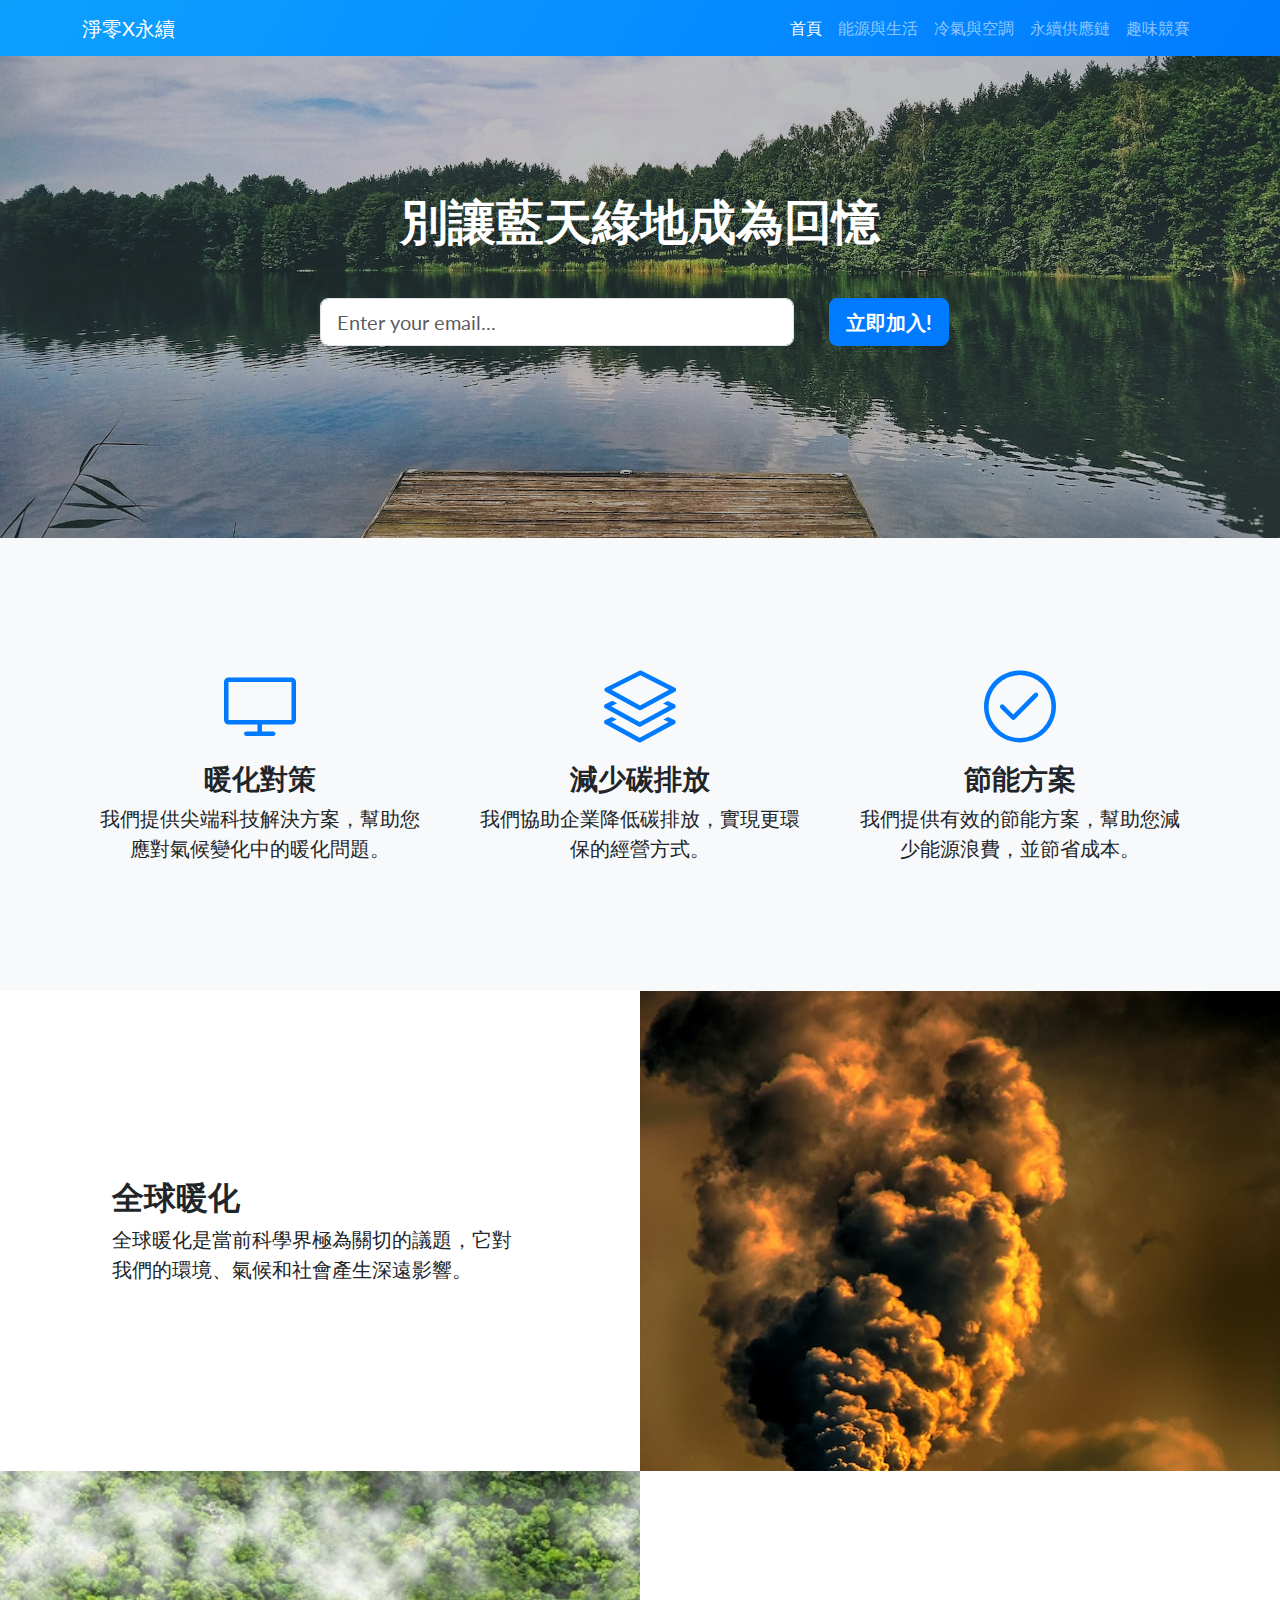
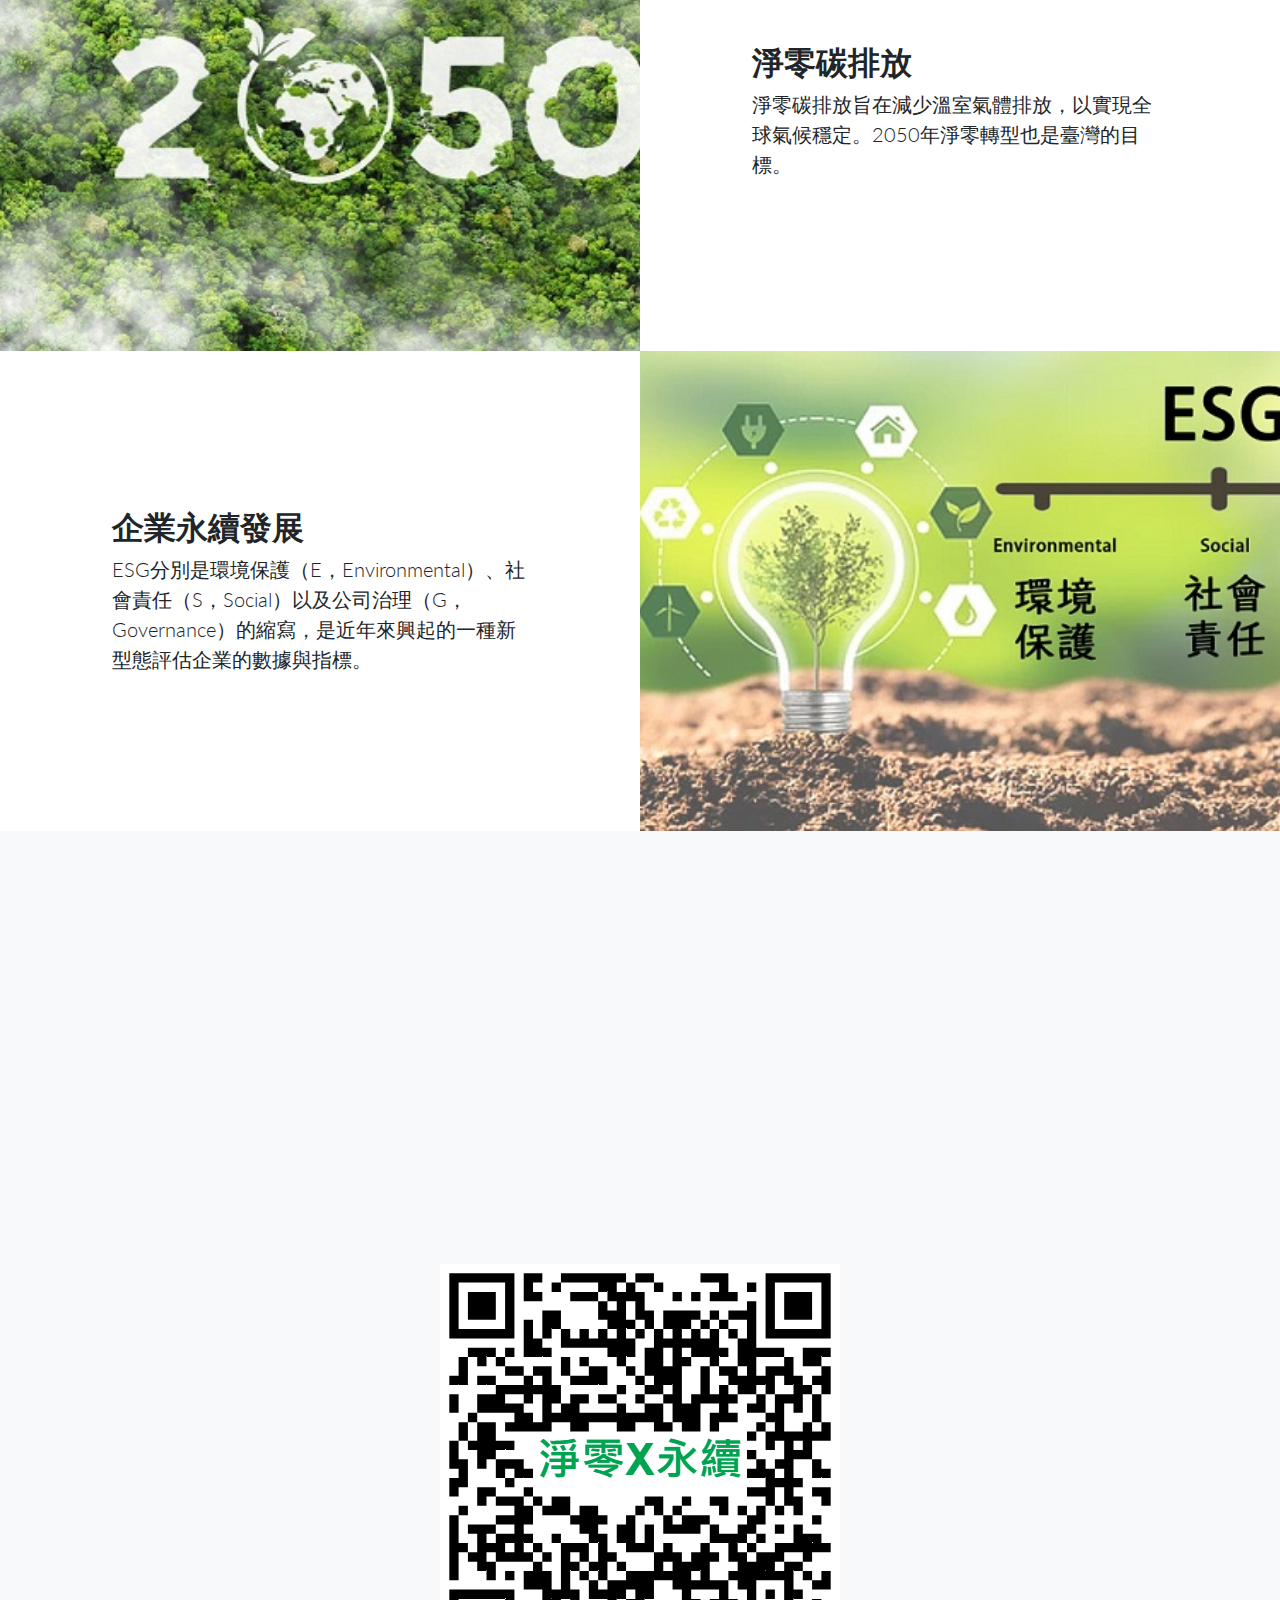
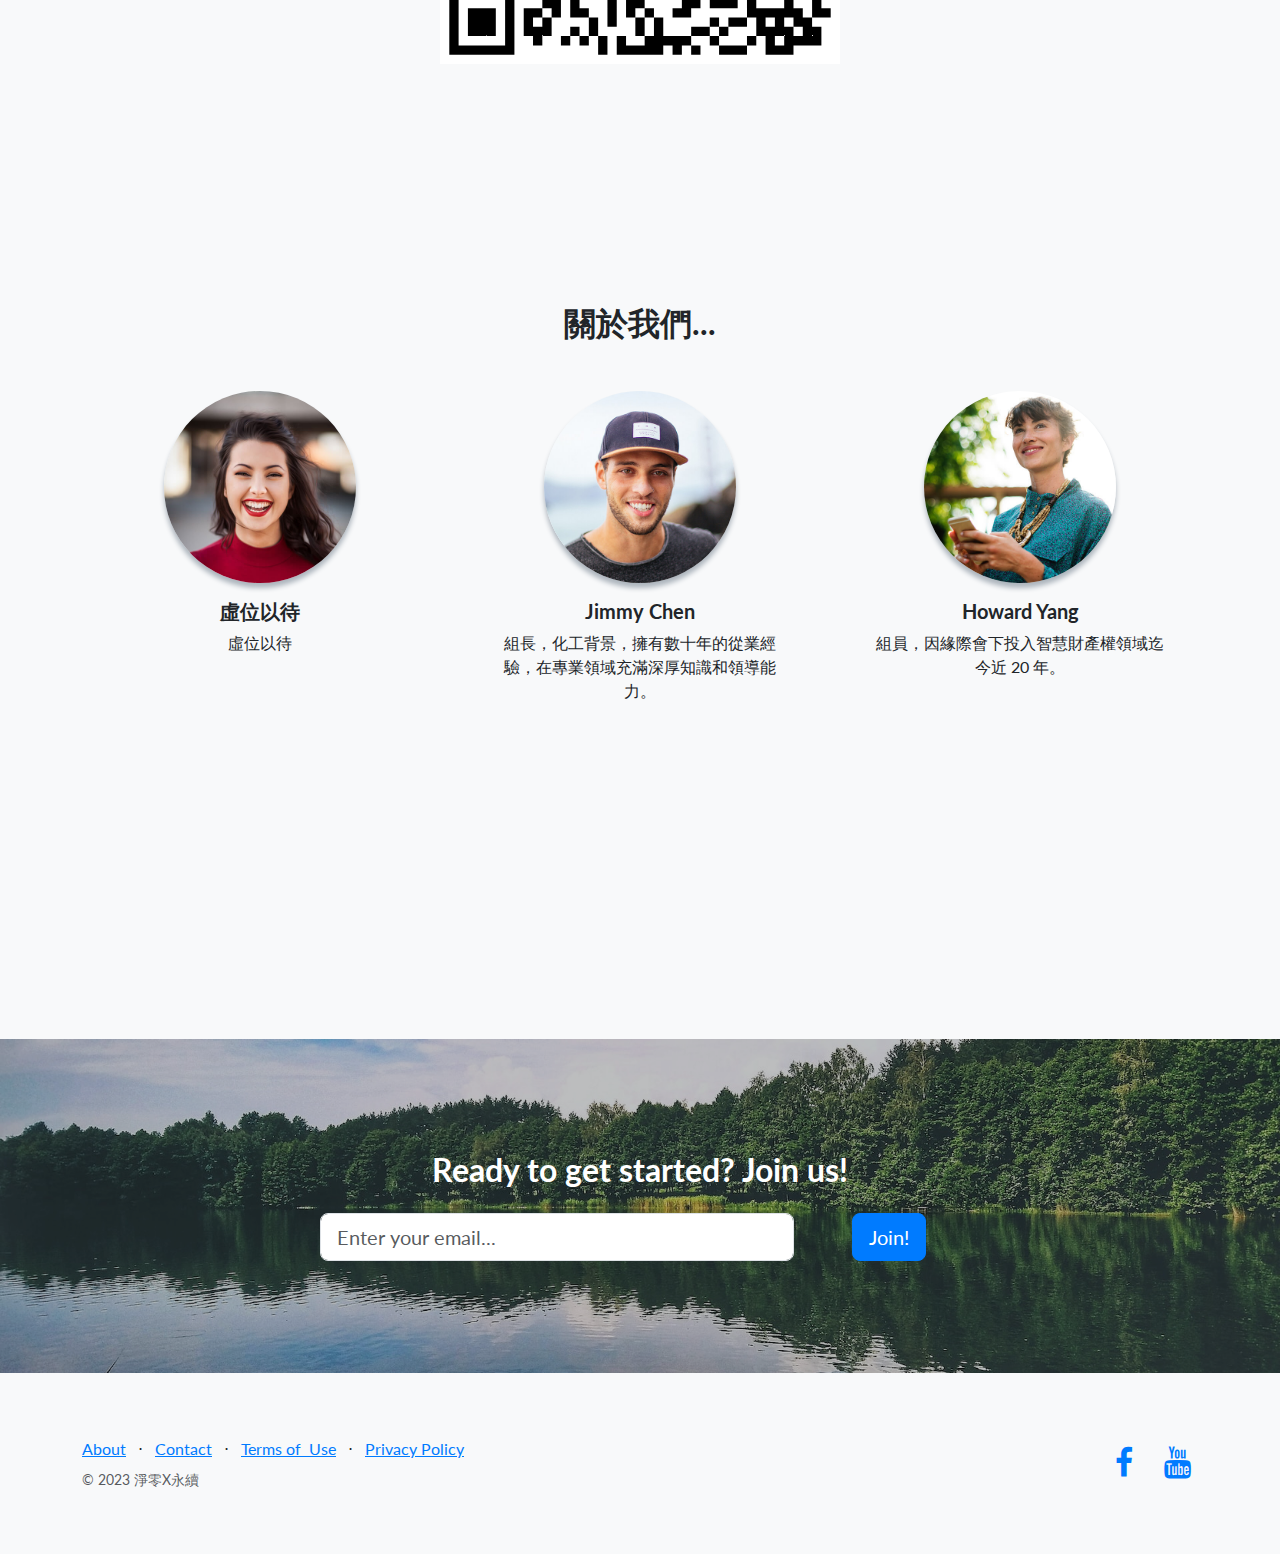
==== index.html @ ad4598a9 "Update index.html" ====
<!DOCTYPE html>
<html data-bs-theme="light" lang="zh-Hant">
<head>
    <meta charset="utf-8">
    <meta name="viewport" content="width=device-width, initial-scale=1.0, shrink-to-fit=no">
    <title>淨零X永續</title>
    <meta name="description" content="淨零碳排放、永續發展目標">
    <script type="application/ld+json">
        {
            "@context": "http://schema.org",
            "@type": "WebSite",
            "name": "淨零X永續",
            "url": "https://www.0xae.com"
        }
    </script>
    <link rel="stylesheet" href="assets/bootstrap/css/bootstrap.min.css">
    <link rel="stylesheet" href="https://fonts.googleapis.com/css?family=Lato:300,400,700,300italic,400italic,700italic&amp;display=swap">
    <link rel="stylesheet" href="assets/fonts/font-awesome.min.css">
    <link rel="stylesheet" href="assets/fonts/simple-line-icons.min.css">

    <link rel="stylesheet" href="assets/css/animate.min.css">
</head>
<body>
    <script id="653d1b65e54745649a42b6d9" src="https://dashboard.chatfuel.com/integration/entry-point.js" async defer></script>
    <nav class="navbar navbar-expand-lg fixed-top portfolio-navbar gradient navbar-dark">
        <div class="container"><a class="navbar-brand logo" href="#">淨零X永續</a><button data-bs-toggle="collapse" class="navbar-toggler" data-bs-target="#navbarNav"><span class="visually-hidden">Toggle navigation</span><span class="navbar-toggler-icon"></span></button>
            <div class="collapse navbar-collapse" id="navbarNav">
                <ul class="navbar-nav ms-auto">
                    <li class="nav-item"><a class="nav-link active" href="https://www.0xae.com">首頁</a></li>
                    <li class="nav-item"><a class="nav-link" href="01.html">能源與生活</a></li>
                    <li class="nav-item"><a class="nav-link" href="02.html">冷氣與空調</a></li>
                    <li class="nav-item"><a class="nav-link" href="03.html">永續供應鏈</a></li>
                    <li class="nav-item"><a class="nav-link" href="form.html">趣味競賽</a></li>
                </ul>
            </div>
        </div>
    </nav>
    <header class="text-center text-white masthead" style="background:url('assets/img/bg-masthead.jpg')no-repeat center center;background-size:cover;">
        <div class="overlay"></div>
        <div class="container">
            <div class="row">
                <div class="col-xl-9 mx-auto position-relative">
                    <h1 class="mb-5">別讓藍天綠地成為回憶</h1>
                </div>
                <div class="col-md-10 col-lg-8 col-xl-7 mx-auto position-relative">
                    <form>
                        <div class="row">
                            <div class="col-12 col-md-9 mb-2 mb-md-0"><input class="form-control form-control-lg" type="email" placeholder="Enter your email..."></div>
                            <div class="col-12 col-md-3"><button class="btn btn-primary btn-lg" type="submit"><strong>立即加入!</strong></button></div>
                        </div>
                    </form>
                </div>
            </div>
        </div>
    </header>
    <section class="text-center bg-light features-icons">
        <div class="container">
            <div class="row">
                <div class="col-lg-4">
                    <div class="mx-auto features-icons-item mb-5 mb-lg-0 mb-lg-3">
                        <div class="d-flex features-icons-icon"><i class="icon-screen-desktop m-auto text-primary" data-bss-hover-animate="pulse"></i></div>
                        <h3>暖化對策</h3>
                        <p class="lead mb-0">我們提供尖端科技解決方案，幫助您應對氣候變化中的暖化問題。</p>
                    </div>
                </div>
                <div class="col-lg-4">
                    <div class="mx-auto features-icons-item mb-5 mb-lg-0 mb-lg-3">
                        <div class="d-flex features-icons-icon"><i class="icon-layers m-auto text-primary" data-bss-hover-animate="pulse"></i></div>
                        <h3>減少碳排放</h3>
                        <p class="lead mb-0">我們協助企業降低碳排放，實現更環保的經營方式。</p>
                    </div>
                </div>
                <div class="col-lg-4">
                    <div class="mx-auto features-icons-item mb-5 mb-lg-0 mb-lg-3">
                        <div class="d-flex features-icons-icon"><i class="icon-check m-auto text-primary" data-bss-hover-animate="pulse"></i></div>
                        <h3>節能方案</h3>
                        <p class="lead mb-0">我們提供有效的節能方案，幫助您減少能源浪費，並節省成本。</p>
                    </div>
                </div>
            </div>
        </div>
    </section>
    <section class="showcase">
        <div class="container-fluid p-0">
            <div class="row g-0">
                <div class="col-lg-6 text-white order-lg-2 showcase-img" style="background-image:url(&quot;assets/img/bg-showcase-1.jpg&quot;);"><span></span></div>
                <div class="col-lg-6 my-auto order-lg-1 showcase-text">
                    <h2>全球暖化</h2>
                    <p class="lead mb-0">全球暖化是當前科學界極為關切的議題，它對我們的環境、氣候和社會產生深遠影響。</p>
                </div>
            </div>
            <div class="row g-0">
                <div class="col-lg-6 text-white showcase-img" style="background-image:url(&quot;assets/img/bg-showcase-2.jpg&quot;);"><span></span></div>
                <div class="col-lg-6 my-auto order-lg-1 showcase-text">
                    <h2>淨零碳排放</h2>
                    <p class="lead mb-0">淨零碳排放旨在減少溫室氣體排放，以實現全球氣候穩定。2050年淨零轉型也是臺灣的目標。</p>
                </div>
            </div>
            <div class="row g-0">
                <div class="col-lg-6 text-white order-lg-2 showcase-img" style="background-image:url(&quot;assets/img/bg-showcase-3.jpg&quot;);"><span></span></div>
                <div class="col-lg-6 my-auto order-lg-1 showcase-text">
                    <h2>企業永續發展</h2>
                    <p class="lead mb-0">ESG分別是環境保護（E，Environmental）、社會責任（S，Social）以及公司治理（G，Governance）的縮寫，是近年來興起的一種新型態評估企業的數據與指標。</p>
                </div>
            </div>
        </div>
    </section>

    <section class="text-center bg-light testimonials">
        <div class="container">
            <iframe width="560" height="315" src="https://www.youtube.com/embed/q2agDmRvw1Q?si=ltg8GUkAe43am4gl" title="YouTube video player" frameborder="0" allow="accelerometer; autoplay; clipboard-write; encrypted-media; gyroscope; picture-in-picture; web-share" allowfullscreen></iframe><br>
            <img class="mb-3" src="assets/img/0xesgqr.png">
        </div>
    </section>
    
    <section class="text-center bg-light testimonials">
        <div class="container">
            <h2 class="mb-5">關於我們...</h2>
            <div class="row">
                <div class="col-lg-4">
                    <div class="mx-auto testimonial-item mb-5 mb-lg-0"><img class="rounded-circle img-fluid mb-3" src="assets/img/testimonials-1.jpg">
                        <h5>虛位以待</h5>
                        <p class="font-weight-light mb-0">虛位以待</p>
                    </div>
                </div>
                <div class="col-lg-4">
                    <div class="mx-auto testimonial-item mb-5 mb-lg-0"><img class="rounded-circle img-fluid mb-3" src="assets/img/testimonials-2.jpg">
                        <h5>Jimmy Chen</h5>
                        <p class="font-weight-light mb-0">組長，化工背景，擁有數十年的從業經驗，在專業領域充滿深厚知識和領導能力。</p>
                    </div>
                </div>
                <div class="col-lg-4">
                    <div class="mx-auto testimonial-item mb-5 mb-lg-0"><img class="rounded-circle img-fluid mb-3" src="assets/img/testimonials-3.jpg">
                        <h5>Howard Yang</h5>
                        <p class="font-weight-light mb-0">組員，因緣際會下投入智慧財產權領域迄今近 20 年。</p>
                    </div>
                </div>
            </div>
        </div>
    </section>

    <section class="text-center bg-light testimonials">
        <div class="container">
<div id="disqus_thread"></div>
<script>
    /**
    *  RECOMMENDED CONFIGURATION VARIABLES: EDIT AND UNCOMMENT THE SECTION BELOW TO INSERT DYNAMIC VALUES FROM YOUR PLATFORM OR CMS.
    *  LEARN WHY DEFINING THESE VARIABLES IS IMPORTANT: https://disqus.com/admin/universalcode/#configuration-variables    */
    /*
    var disqus_config = function () {
    this.page.url = PAGE_URL;  // Replace PAGE_URL with your page's canonical URL variable
    this.page.identifier = PAGE_IDENTIFIER; // Replace PAGE_IDENTIFIER with your page's unique identifier variable
    };
    */
    (function() { // DON'T EDIT BELOW THIS LINE
    var d = document, s = d.createElement('script');
    s.src = 'https://0xae.disqus.com/embed.js';
    s.setAttribute('data-timestamp', +new Date());
    (d.head || d.body).appendChild(s);
    })();
</script>
<noscript>Please enable JavaScript to view the <a href="https://disqus.com/?ref_noscript">comments powered by Disqus.</a></noscript>
        </div>
    </section>

    <section class="text-center text-white call-to-action" style="background:url(&quot;assets/img/bg-masthead.jpg&quot;) no-repeat center center;background-size:cover;">
        <div class="overlay"></div>
        <div class="container">
            <div class="row">
                <div class="col-xl-9 mx-auto position-relative">
                    <h2 class="mb-4">Ready to get started? Join us!</h2>
                </div>
                <div class="col-md-10 col-lg-8 col-xl-7 mx-auto position-relative">
                    <form>
                        <div class="row">
                            <div class="col-12 col-md-9 mb-2 mb-md-0"><input class="form-control form-control-lg" type="email" placeholder="Enter your email..."></div>
                            <div class="col-12 col-md-3"><button class="btn btn-primary btn-lg" type="submit">Join!</button></div>
                        </div>
                    </form>
                </div>
            </div>
        </div>
    </section>
    <footer class="bg-light footer">
        <div class="container">
            <div class="row">
                <div class="col-lg-6 text-center text-lg-start my-auto h-100">
                    <ul class="list-inline mb-2">
                        <li class="list-inline-item"><a href="#">About</a></li>
                        <li class="list-inline-item"><span>⋅</span></li>
                        <li class="list-inline-item"><a href="#">Contact</a></li>
                        <li class="list-inline-item"><span>⋅</span></li>
                        <li class="list-inline-item"><a href="#">Terms of &nbsp;Use</a></li>
                        <li class="list-inline-item"><span>⋅</span></li>
                        <li class="list-inline-item"><a href="#">Privacy Policy</a></li>
                    </ul>
                    <p class="text-muted small mb-4 mb-lg-0">© 2023 淨零X永續</p>
                </div>
                <div class="col-lg-6 text-center text-lg-end my-auto h-100">
                    <ul class="list-inline mb-0">
                        <li class="list-inline-item"><a href="https://www.facebook.com/zeroxesg/"><i class="fa fa-facebook fa-2x fa-fw"></i></a></li>
                        <li class="list-inline-item"><a href="https://www.youtube.com/@zeroxesg"><i class="fa fa-youtube fa-2x fa-fw"></i></a></li>
                    </ul>
                </div>
            </div>
        </div>
    </footer>
    <script src="assets/bootstrap/js/bootstrap.min.js"></script>
    <script id="dsq-count-scr" src="//0xae.disqus.com/count.js" async></script>
</body>
</html>
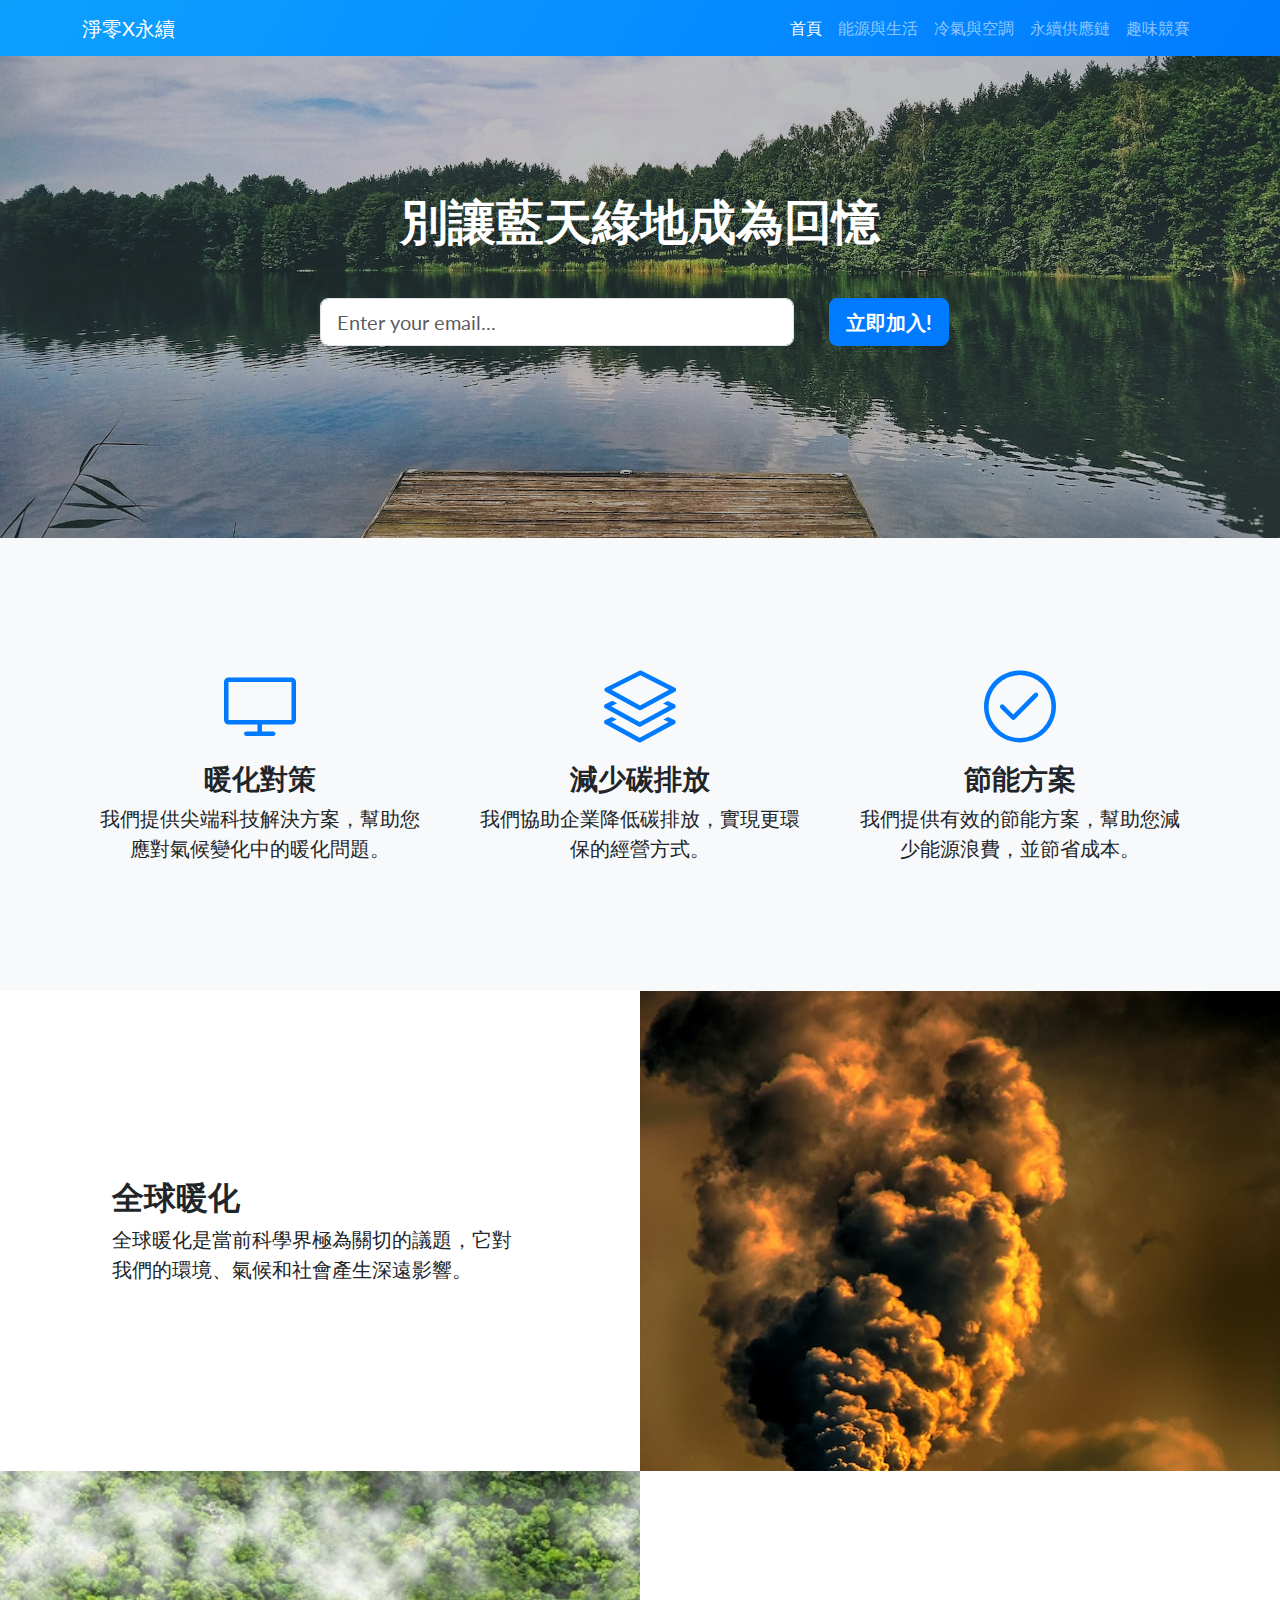
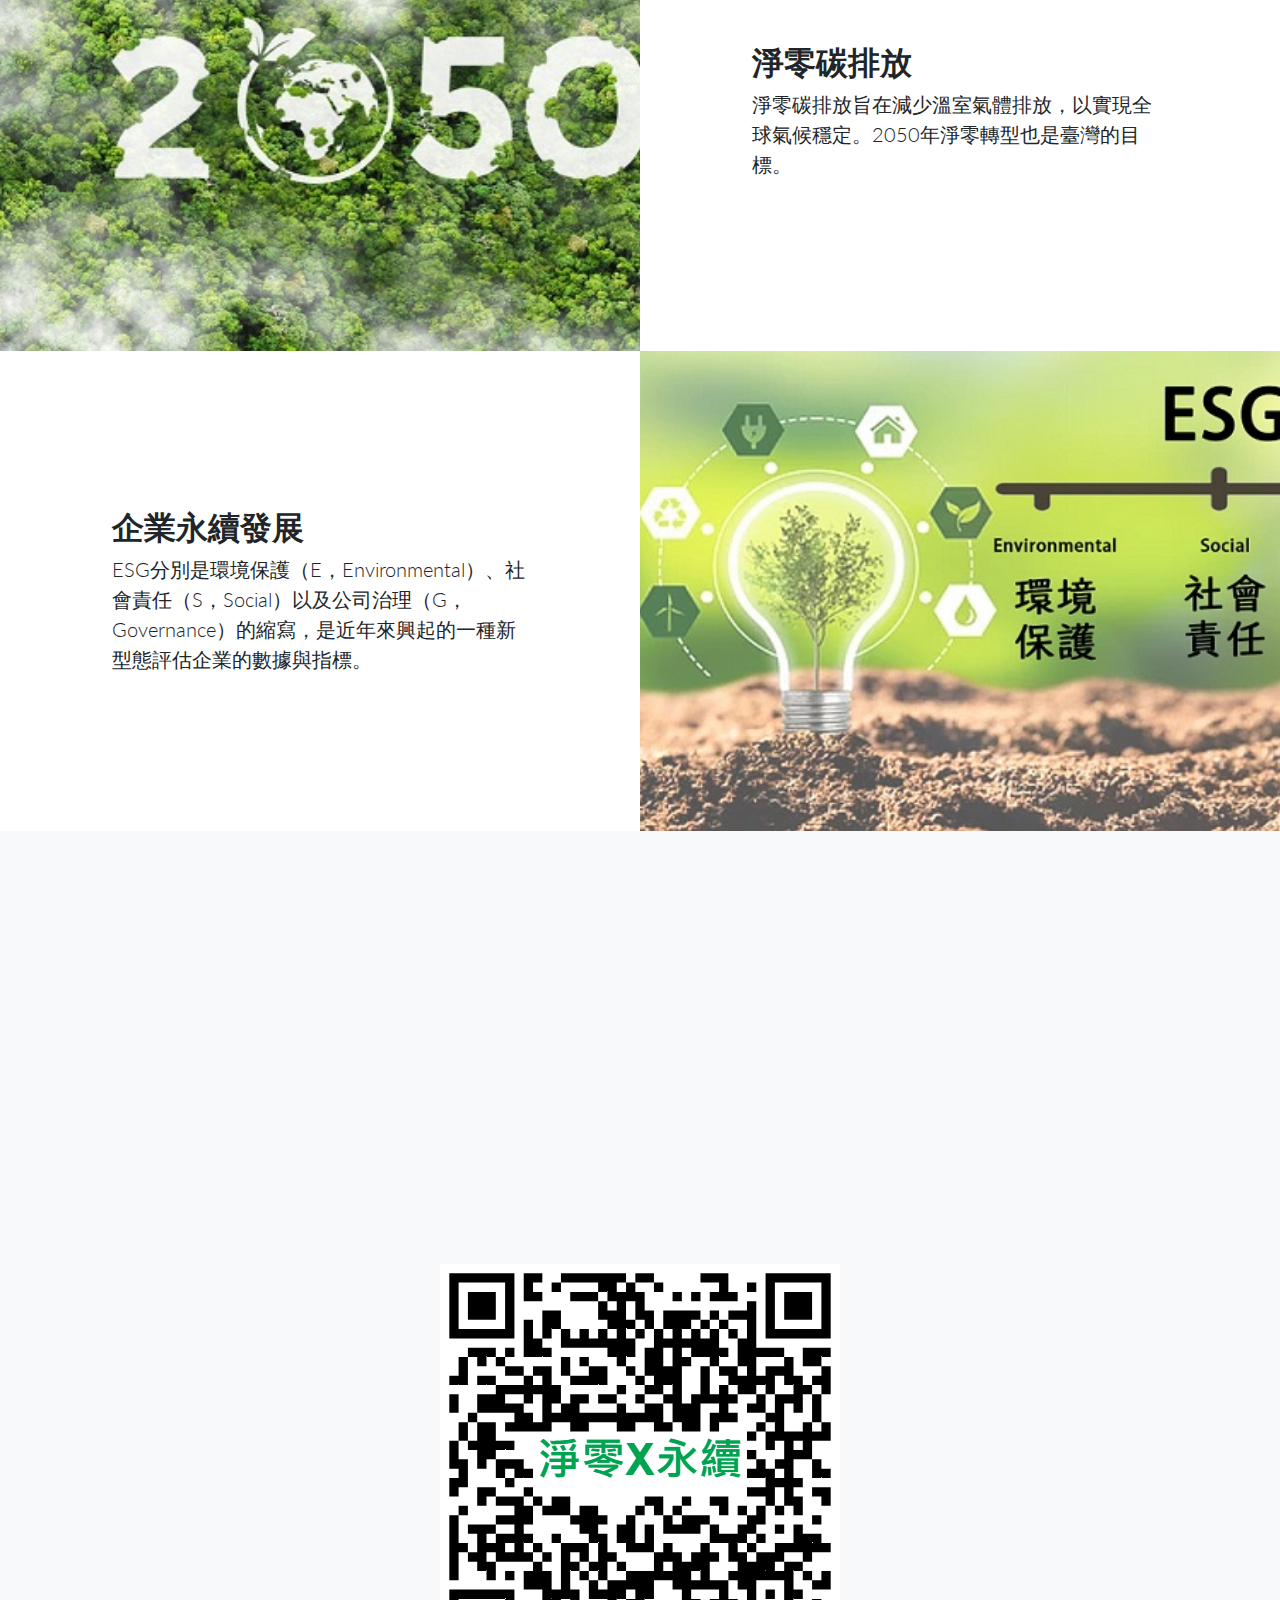
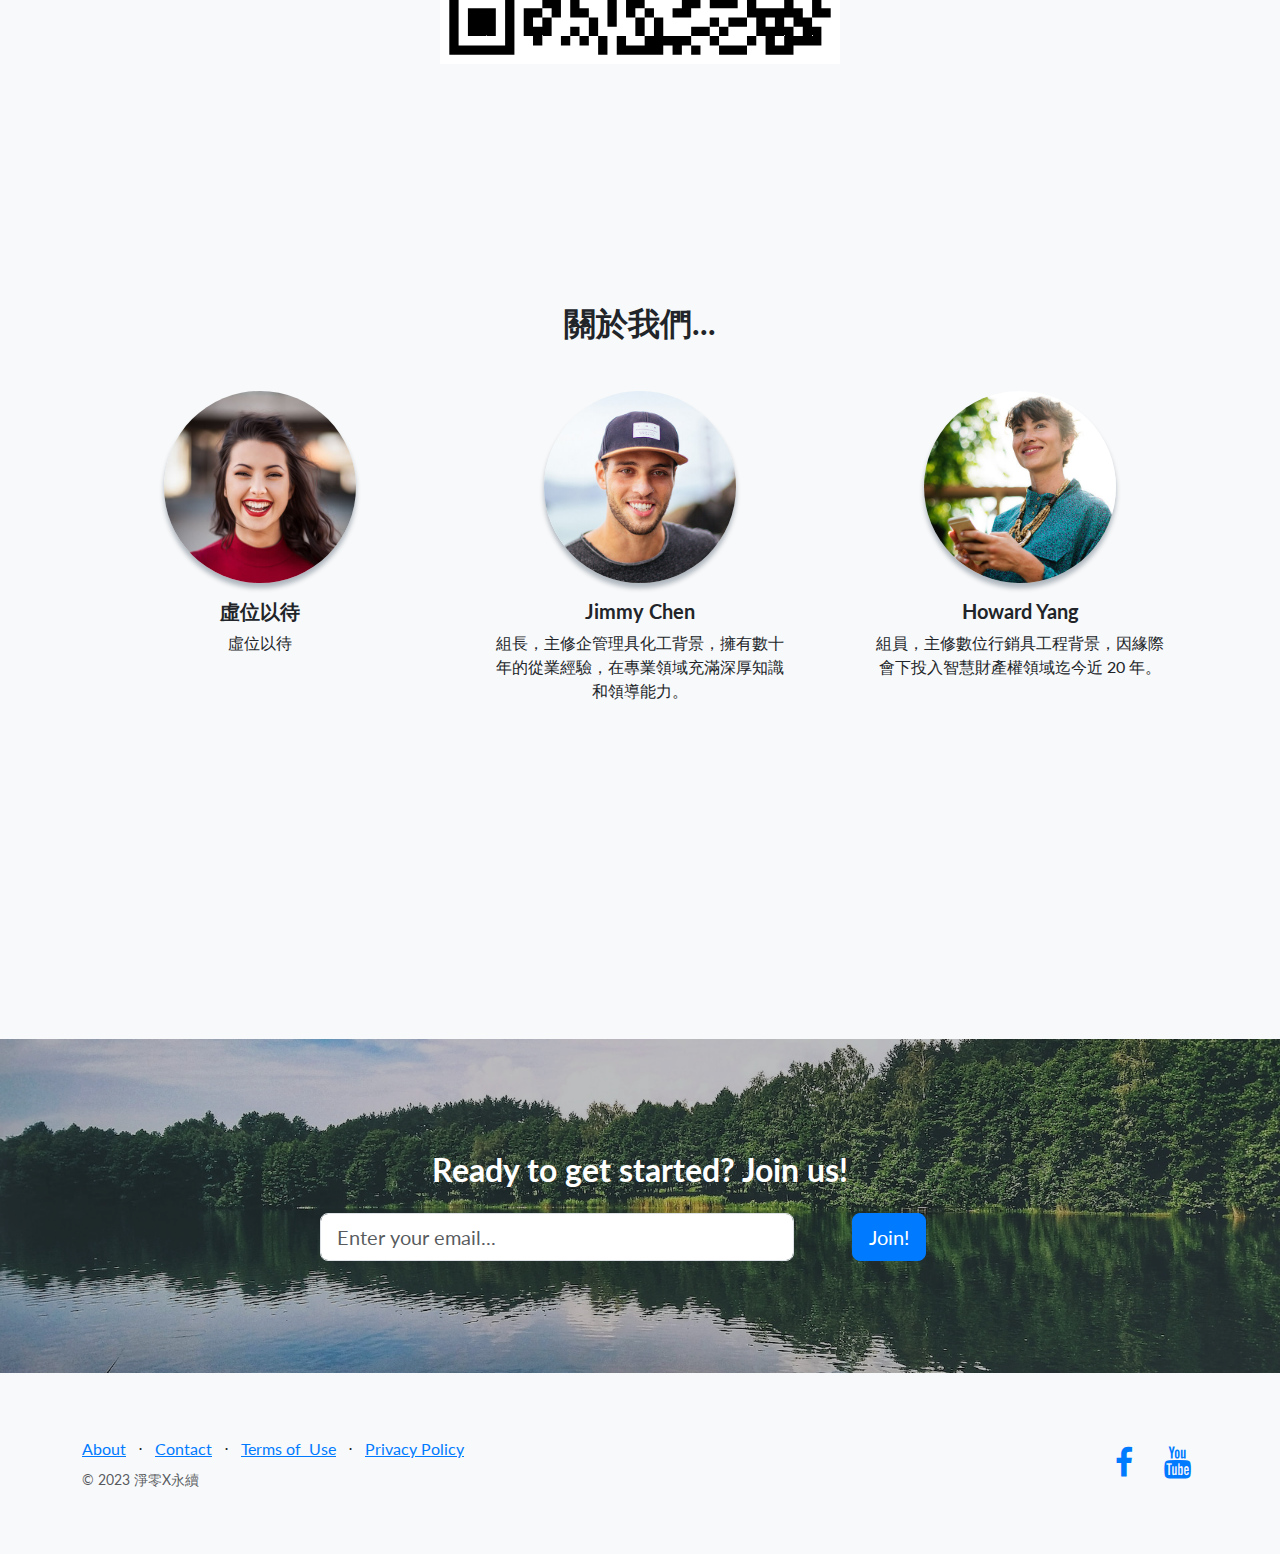
==== commit 55f129de: "Update index.html" ====
--- a/index.html
+++ b/index.html
@@ -126,13 +126,13 @@
                 <div class="col-lg-4">
                     <div class="mx-auto testimonial-item mb-5 mb-lg-0"><img class="rounded-circle img-fluid mb-3" src="assets/img/testimonials-2.jpg">
                         <h5>Jimmy Chen</h5>
-                        <p class="font-weight-light mb-0">組長，化工背景，擁有數十年的從業經驗，在專業領域充滿深厚知識和領導能力。</p>
+                        <p class="font-weight-light mb-0">組長，主修企管理具化工背景，擁有數十年的從業經驗，在專業領域充滿深厚知識和領導能力。</p>
                     </div>
                 </div>
                 <div class="col-lg-4">
                     <div class="mx-auto testimonial-item mb-5 mb-lg-0"><img class="rounded-circle img-fluid mb-3" src="assets/img/testimonials-3.jpg">
                         <h5>Howard Yang</h5>
-                        <p class="font-weight-light mb-0">組員，因緣際會下投入智慧財產權領域迄今近 20 年。</p>
+                        <p class="font-weight-light mb-0">組員，主修數位行銷具工程背景，因緣際會下投入智慧財產權領域迄今近 20 年。</p>
                     </div>
                 </div>
             </div>
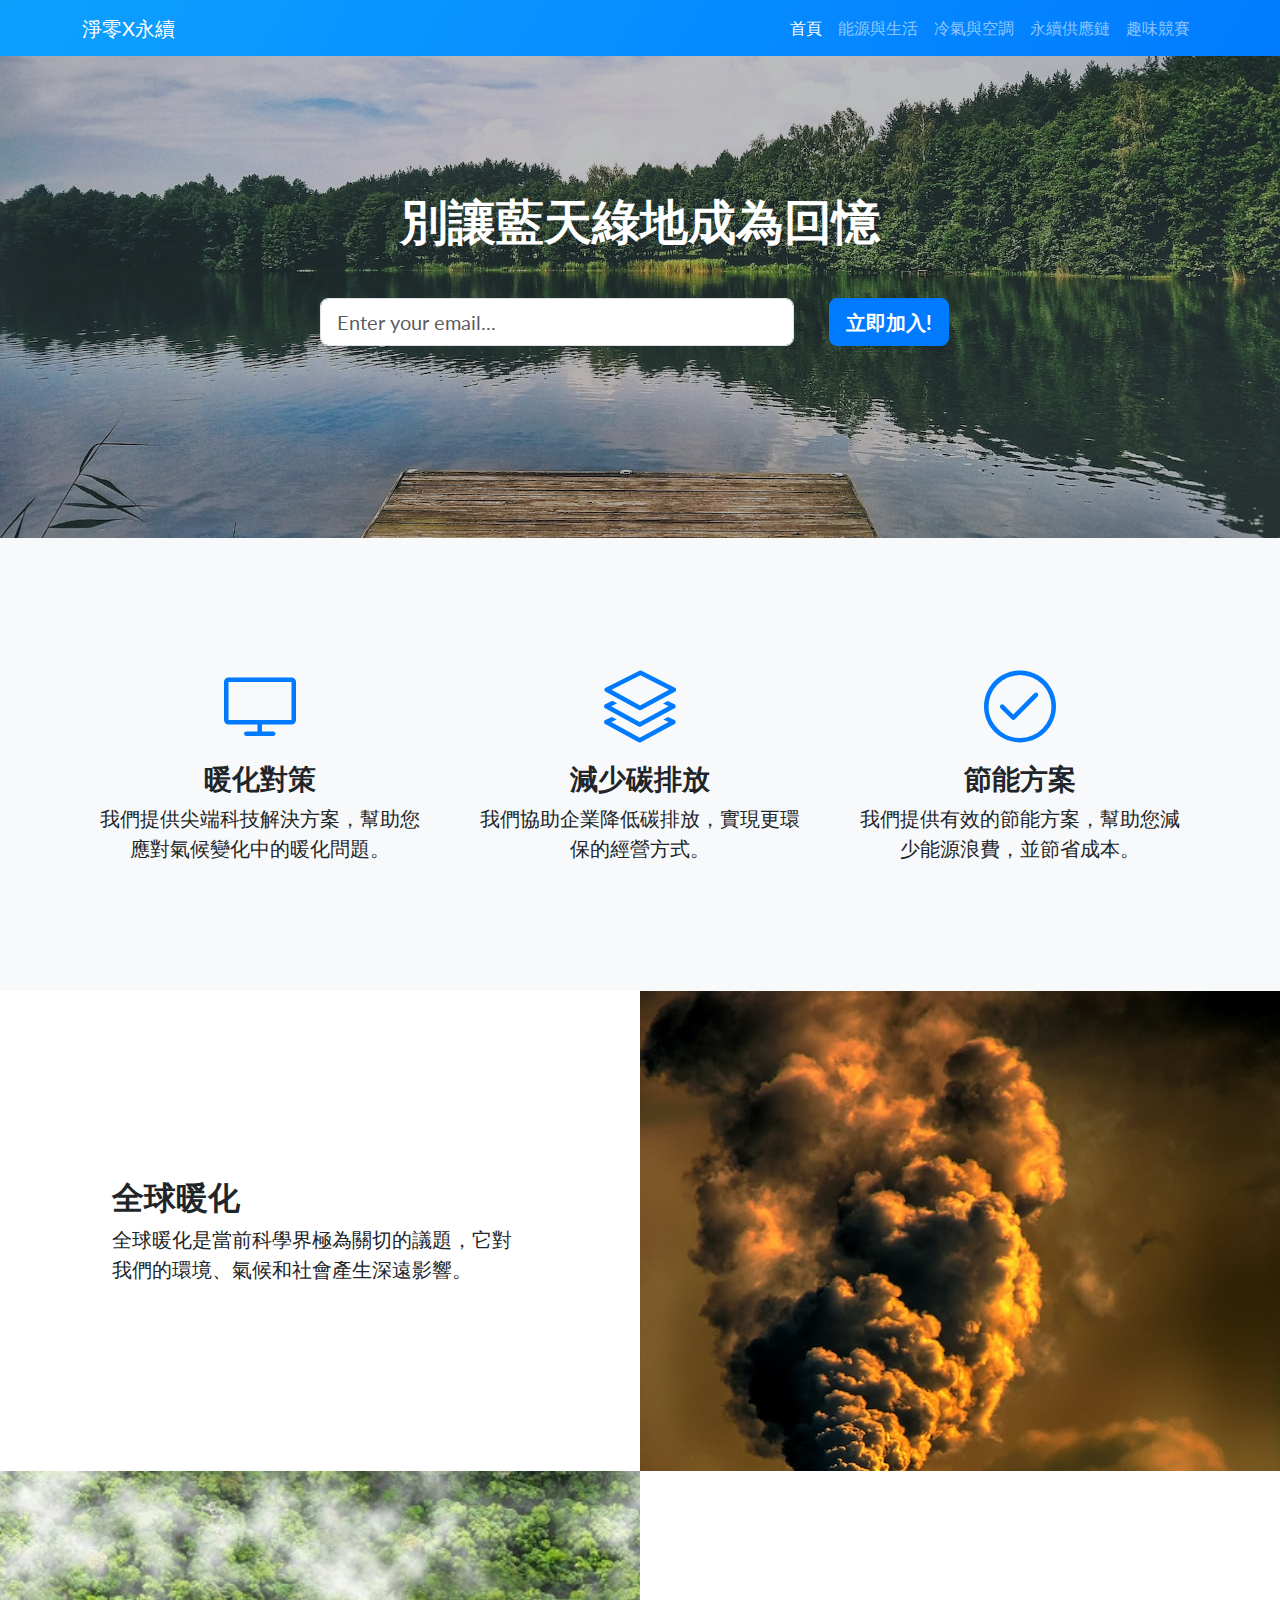
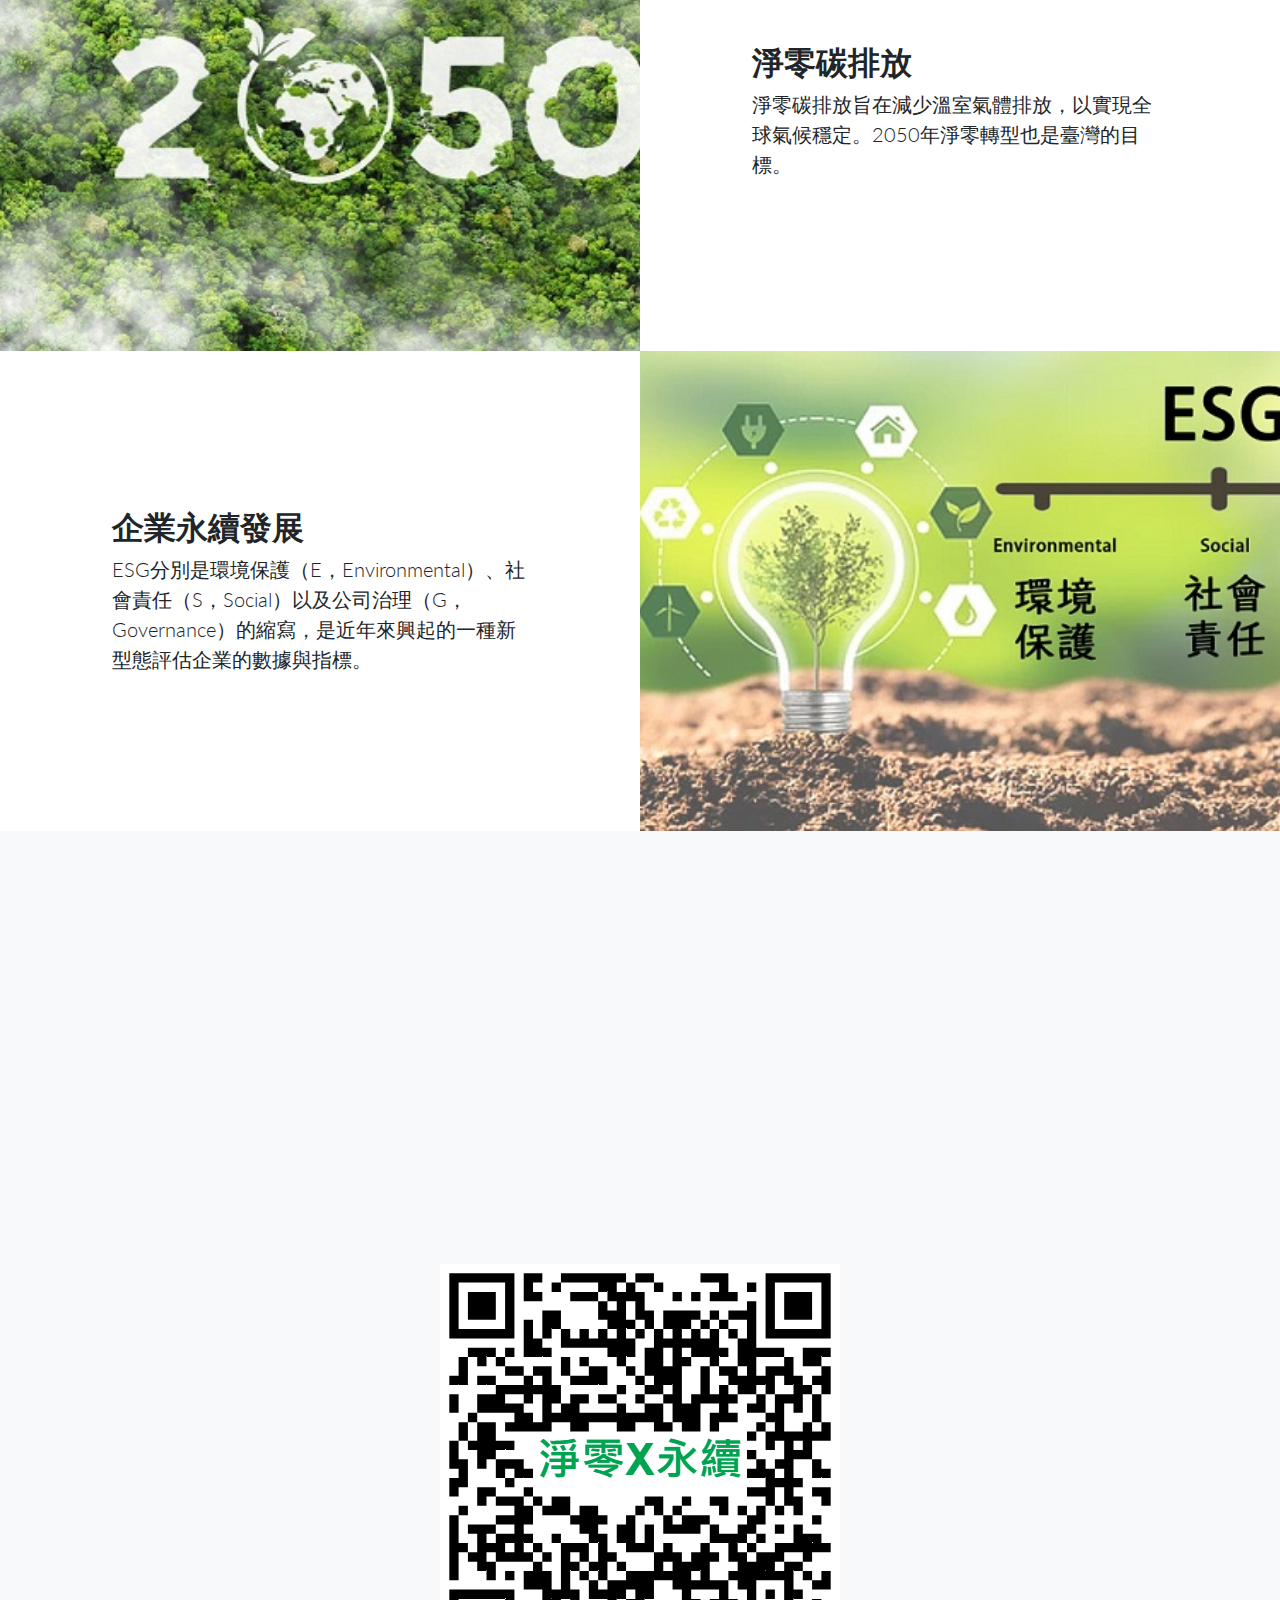
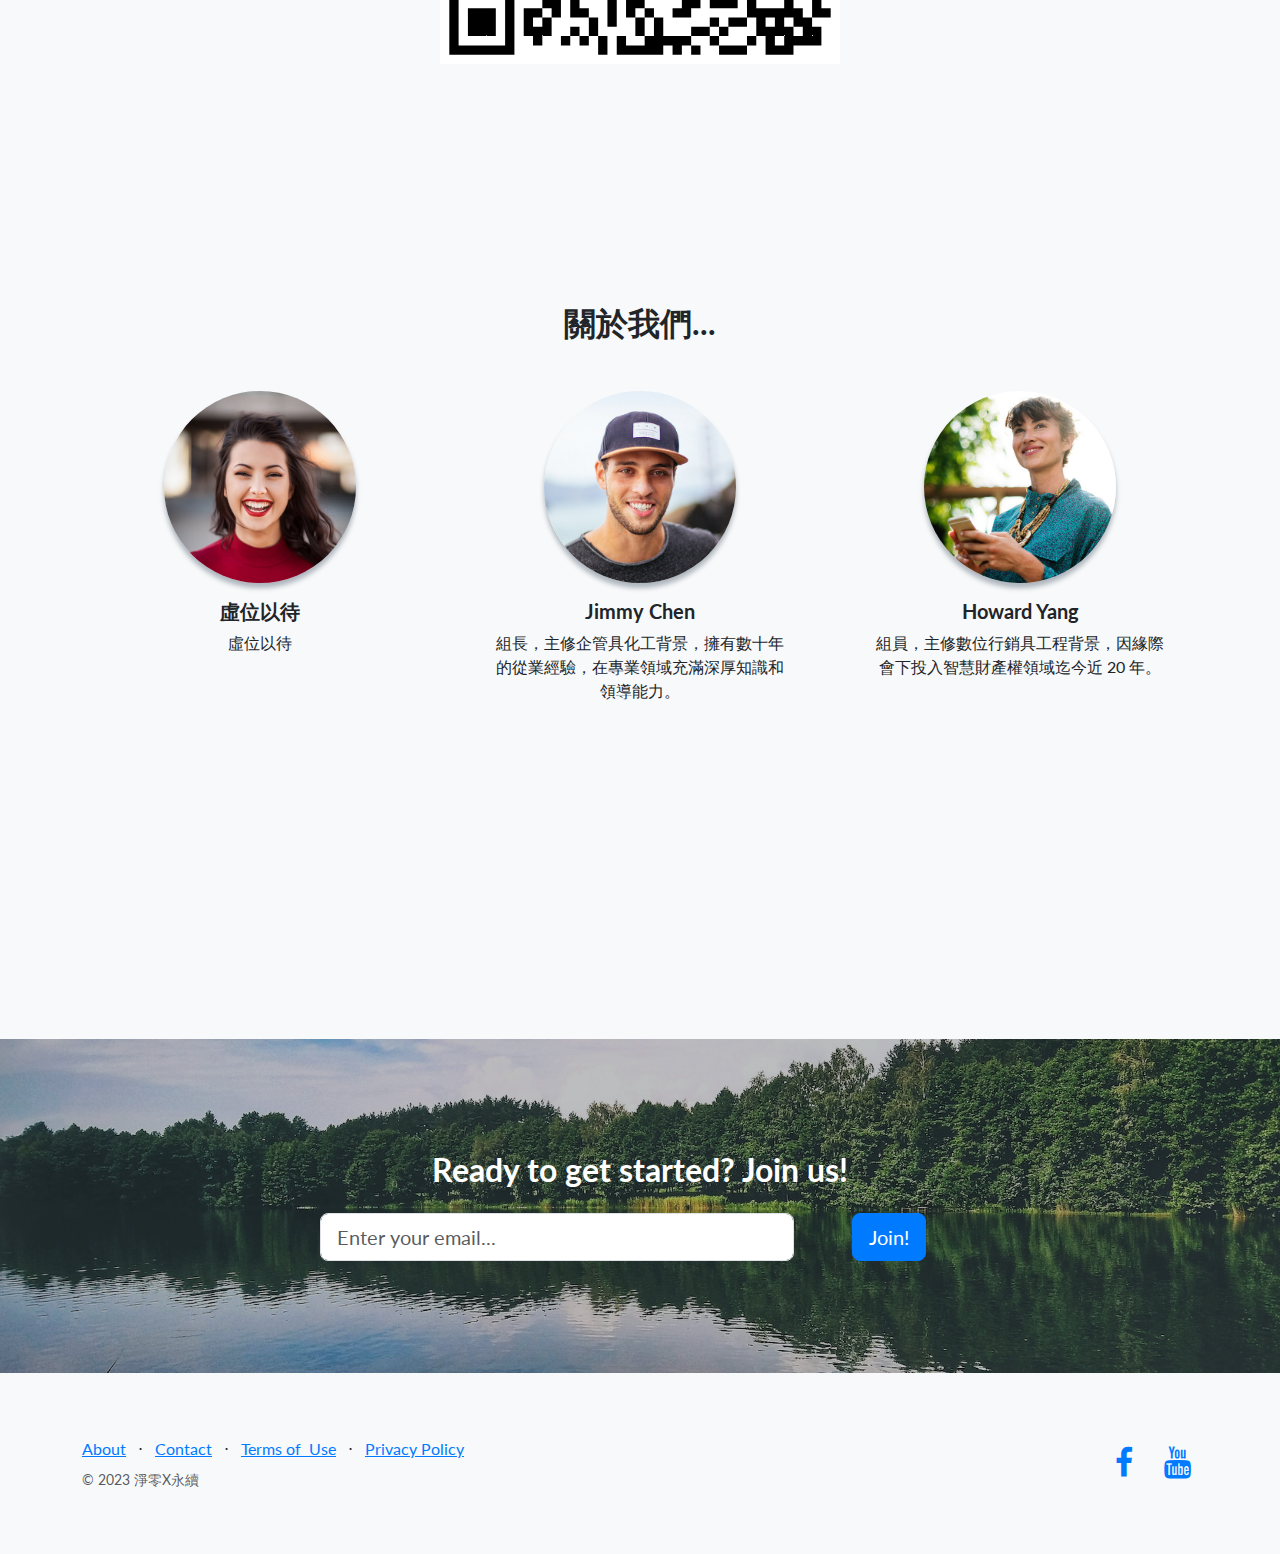
==== commit ae351fb5: "Update index.html" ====
--- a/index.html
+++ b/index.html
@@ -126,7 +126,7 @@
                 <div class="col-lg-4">
                     <div class="mx-auto testimonial-item mb-5 mb-lg-0"><img class="rounded-circle img-fluid mb-3" src="assets/img/testimonials-2.jpg">
                         <h5>Jimmy Chen</h5>
-                        <p class="font-weight-light mb-0">組長，主修企管理具化工背景，擁有數十年的從業經驗，在專業領域充滿深厚知識和領導能力。</p>
+                        <p class="font-weight-light mb-0">組長，主修企管具化工背景，擁有數十年的從業經驗，在專業領域充滿深厚知識和領導能力。</p>
                     </div>
                 </div>
                 <div class="col-lg-4">
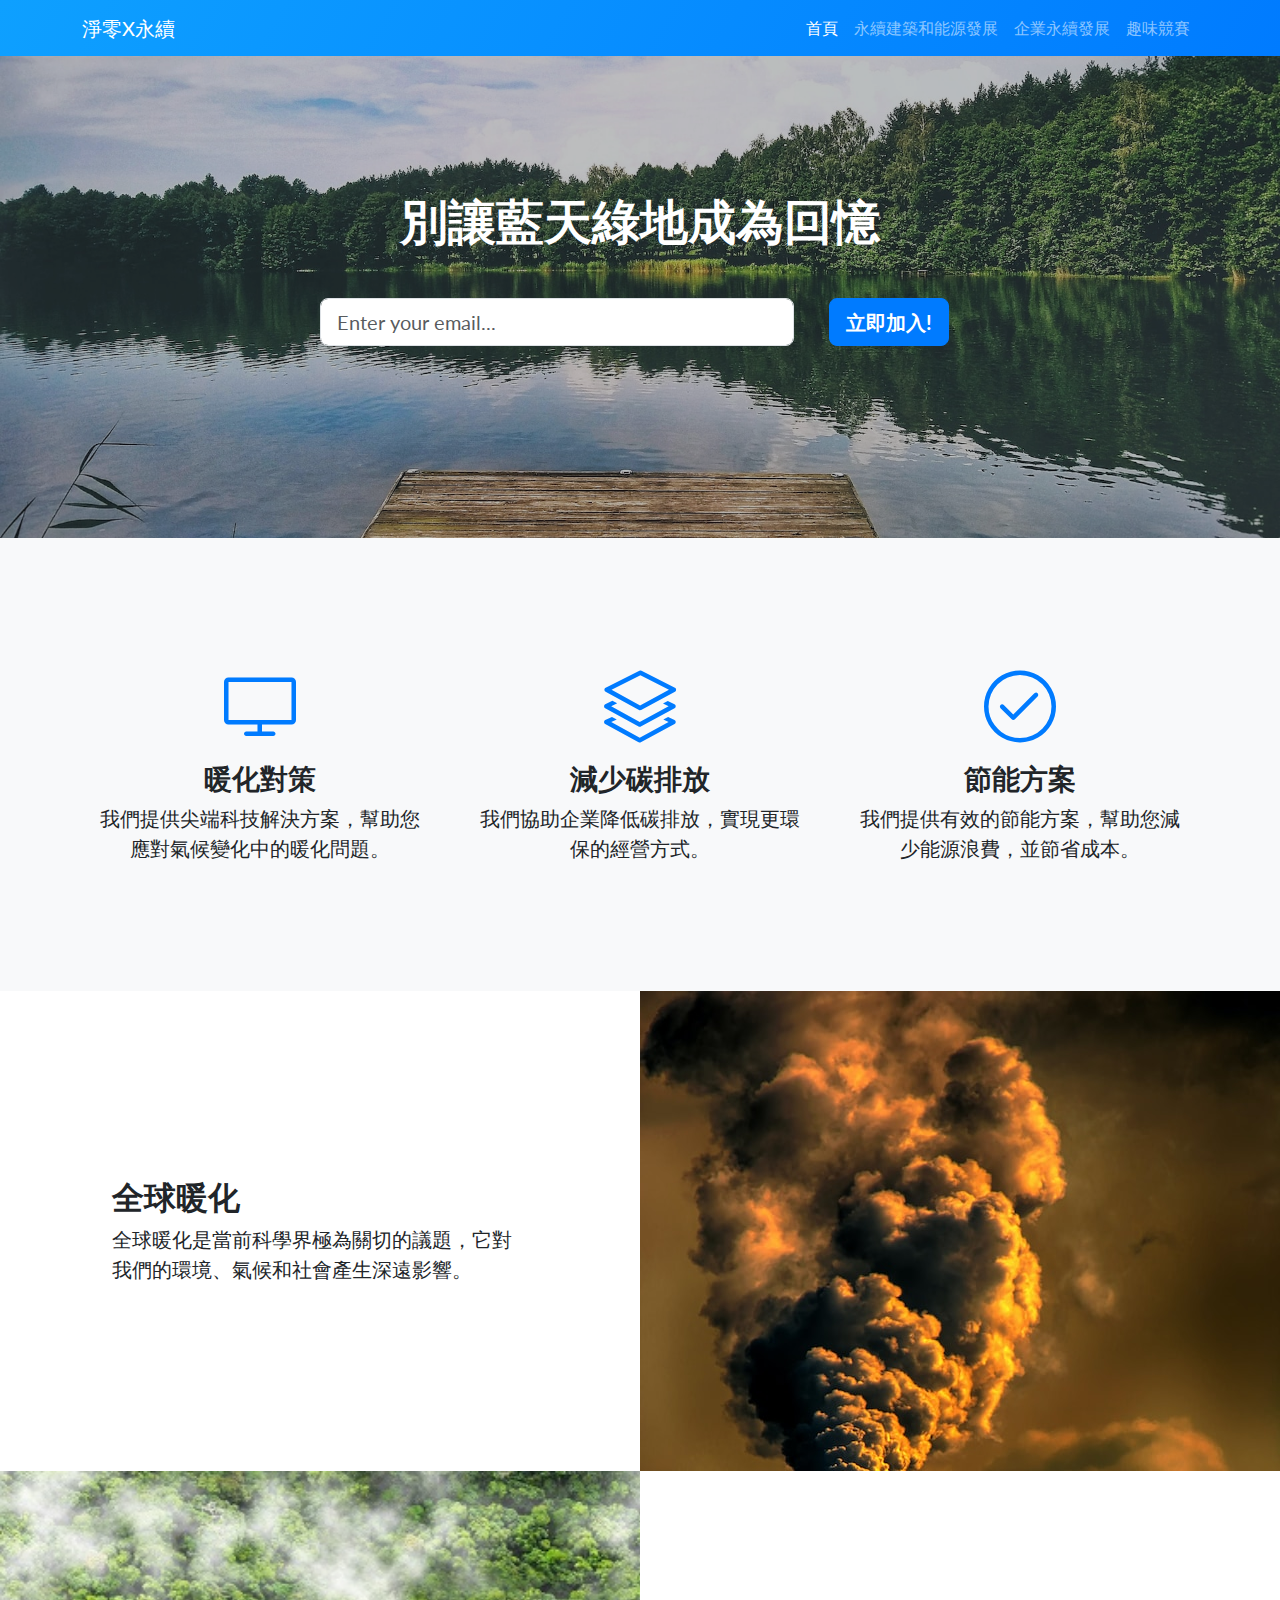
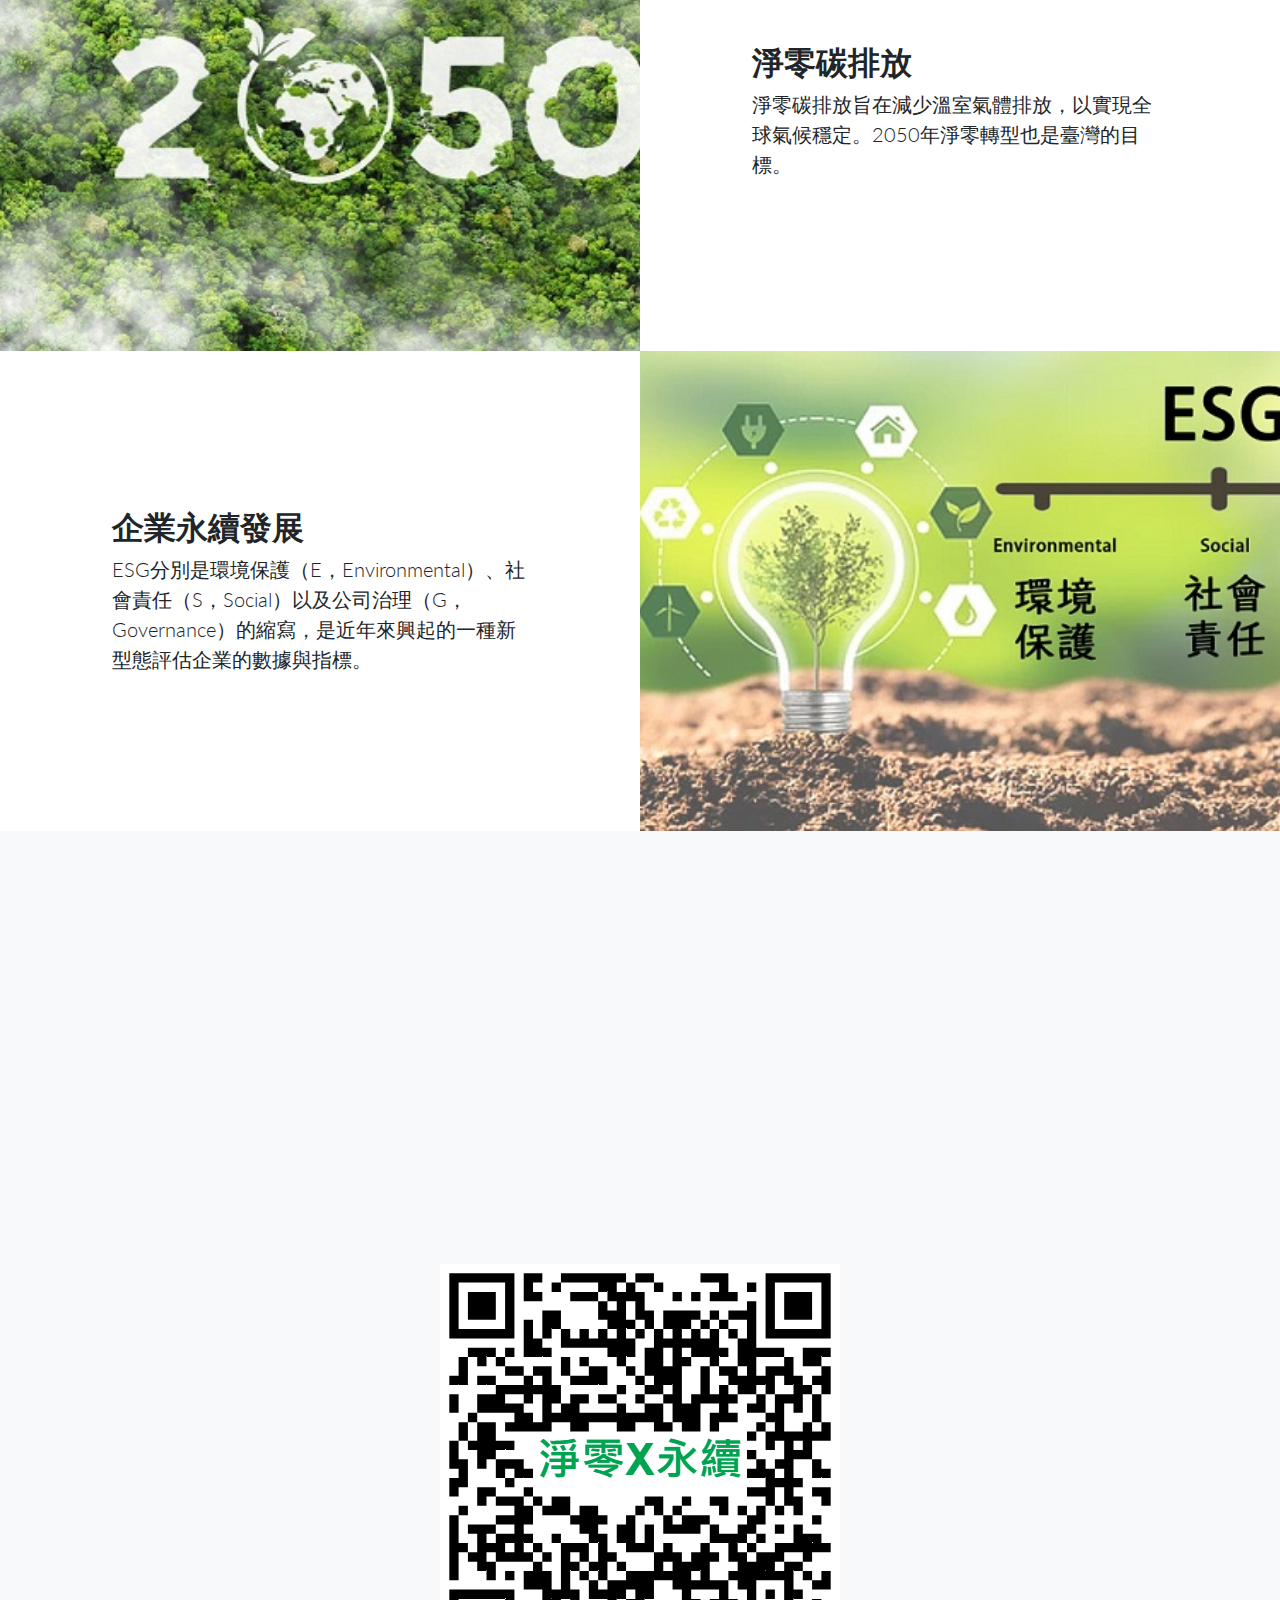
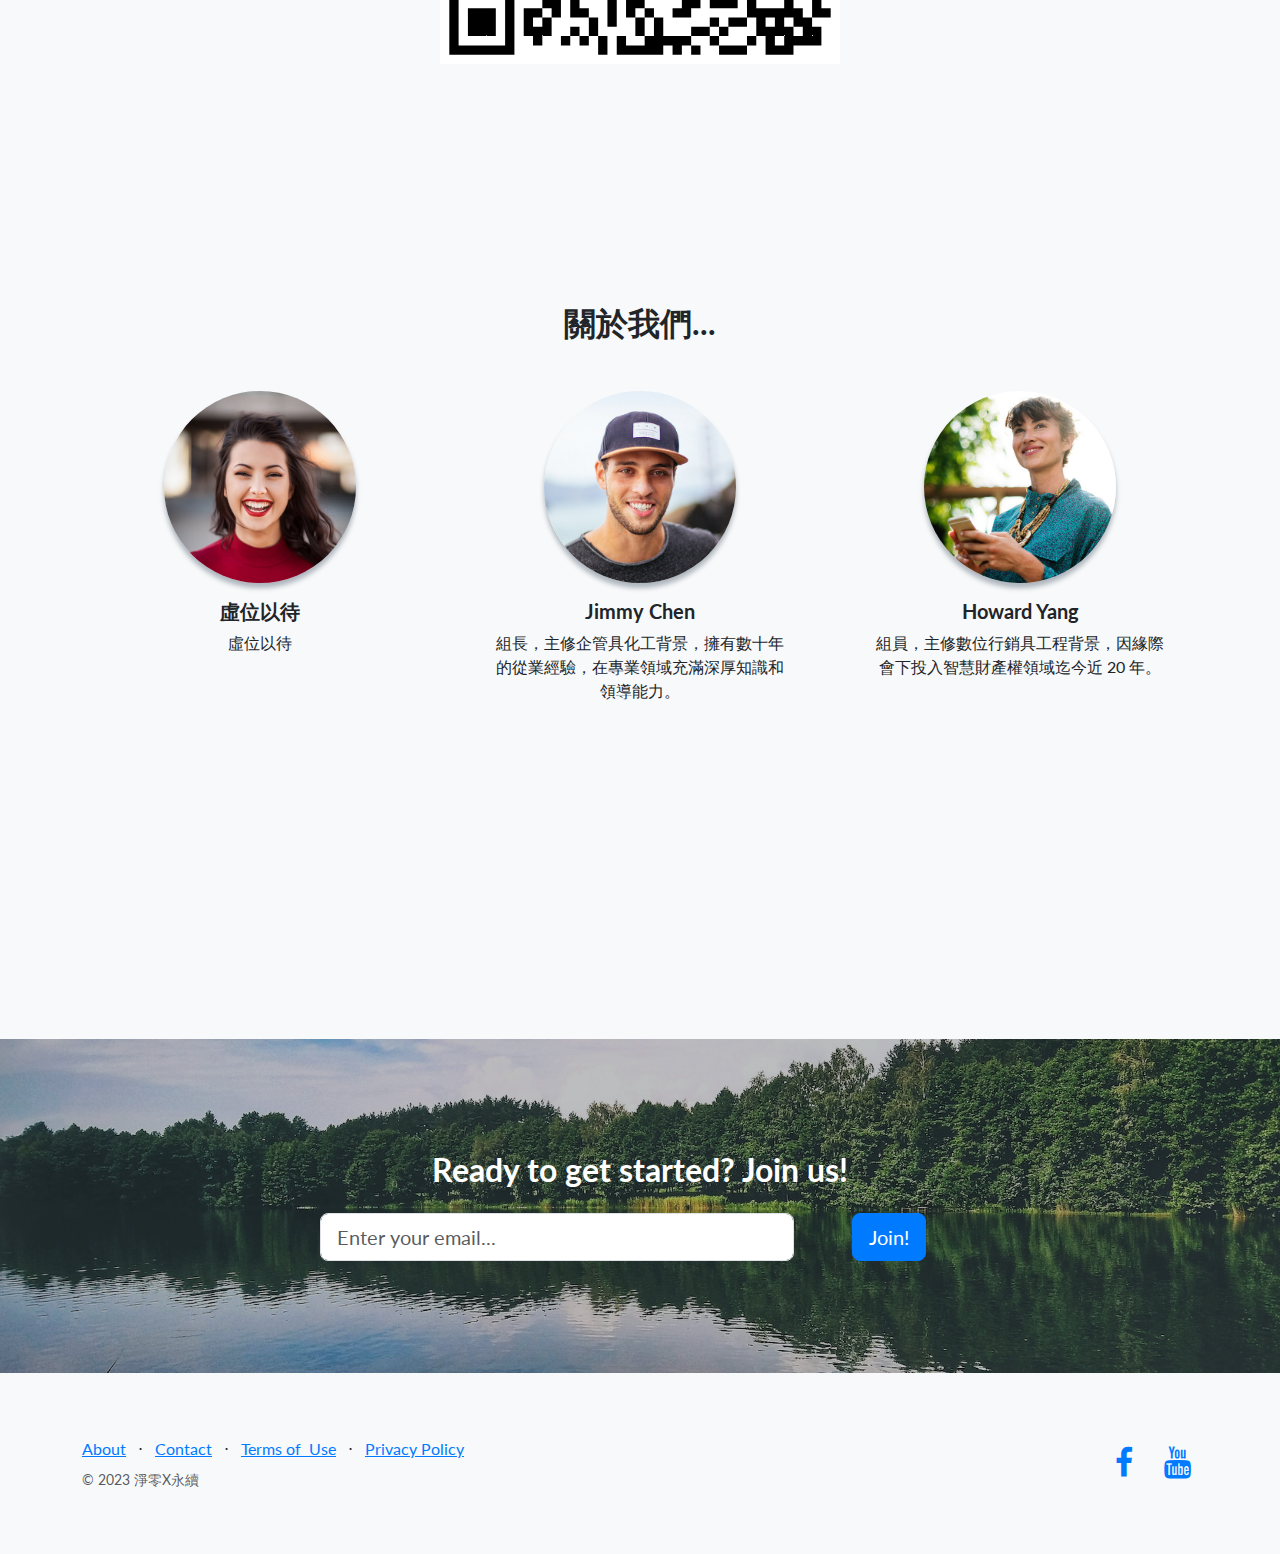
==== commit 596c6db8: "Update index.html" ====
--- a/index.html
+++ b/index.html
@@ -27,9 +27,8 @@
             <div class="collapse navbar-collapse" id="navbarNav">
                 <ul class="navbar-nav ms-auto">
                     <li class="nav-item"><a class="nav-link active" href="https://www.0xae.com">首頁</a></li>
-                    <li class="nav-item"><a class="nav-link" href="01.html">能源與生活</a></li>
-                    <li class="nav-item"><a class="nav-link" href="02.html">冷氣與空調</a></li>
-                    <li class="nav-item"><a class="nav-link" href="03.html">永續供應鏈</a></li>
+                    <li class="nav-item"><a class="nav-link" href="01.html">永續建築和能源發展</a></li>
+                    <li class="nav-item"><a class="nav-link" href="02.html">企業永續發展</a></li>
                     <li class="nav-item"><a class="nav-link" href="form.html">趣味競賽</a></li>
                 </ul>
             </div>
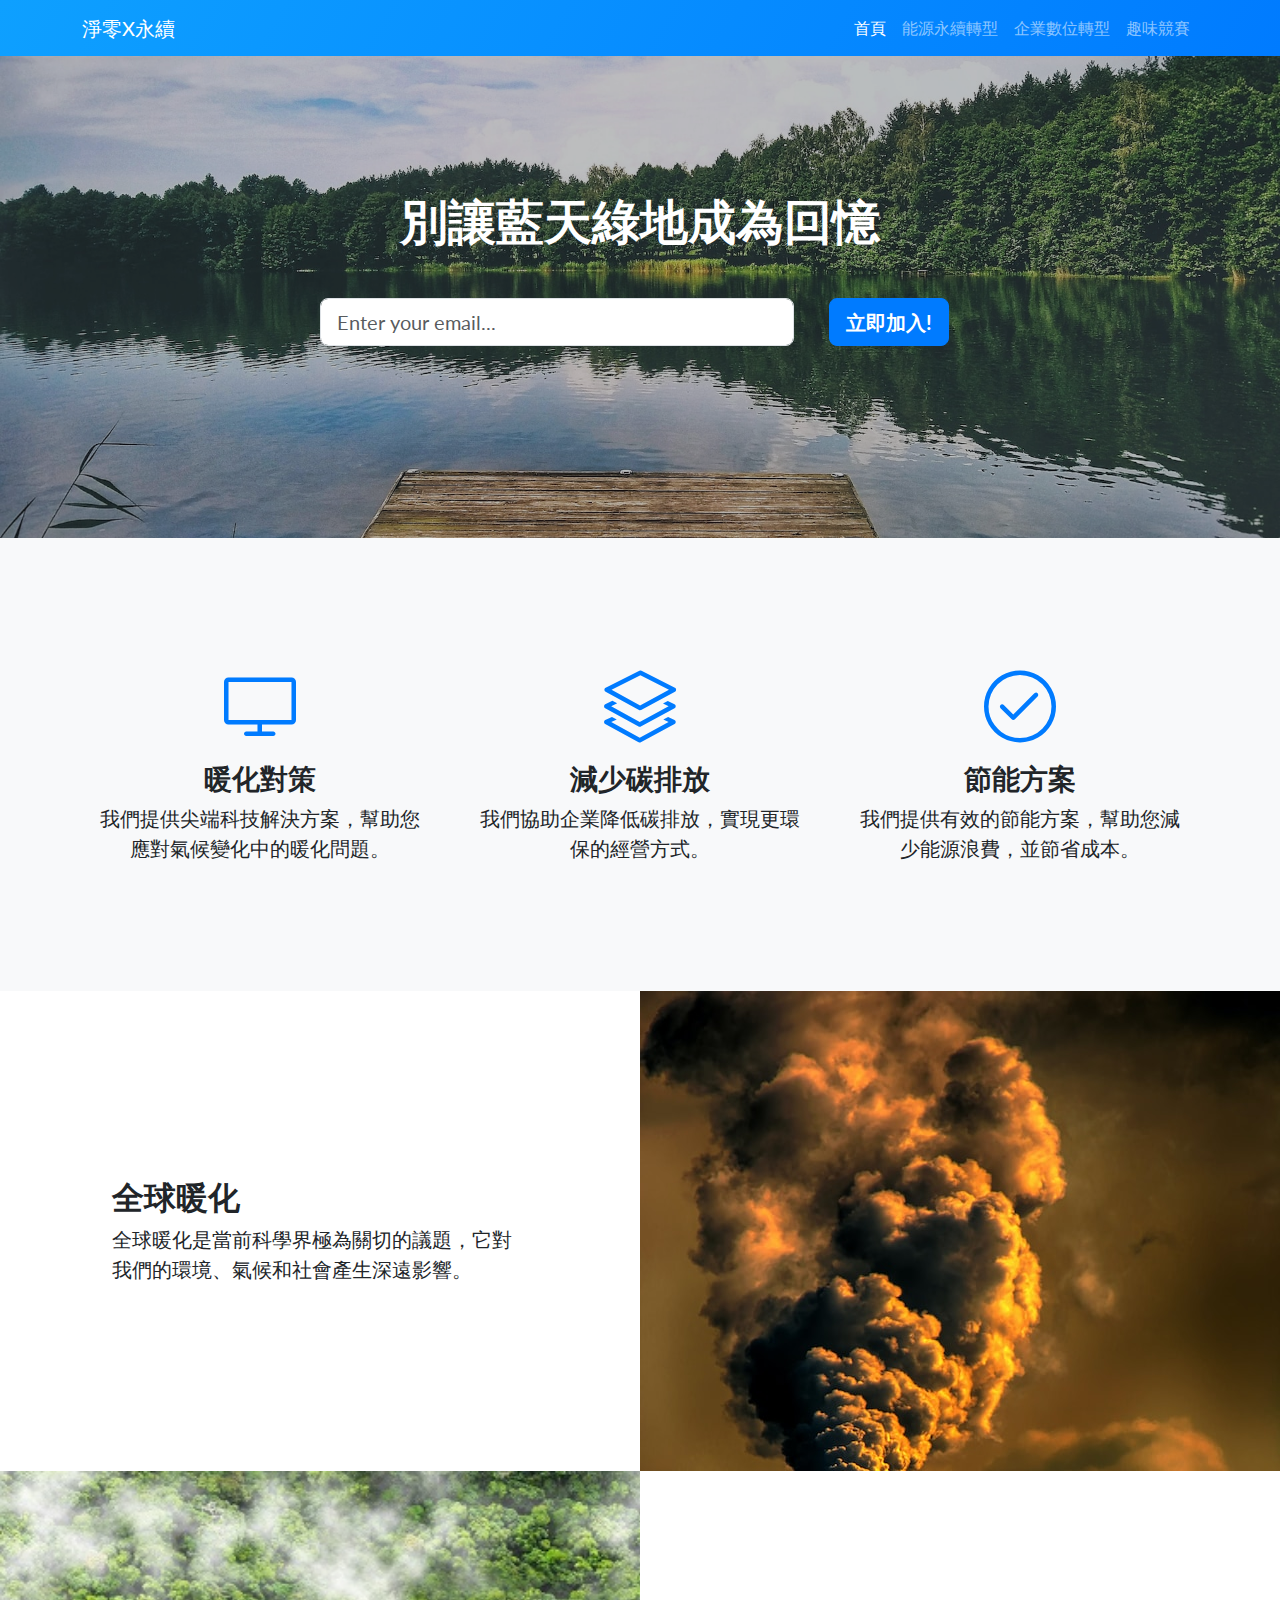
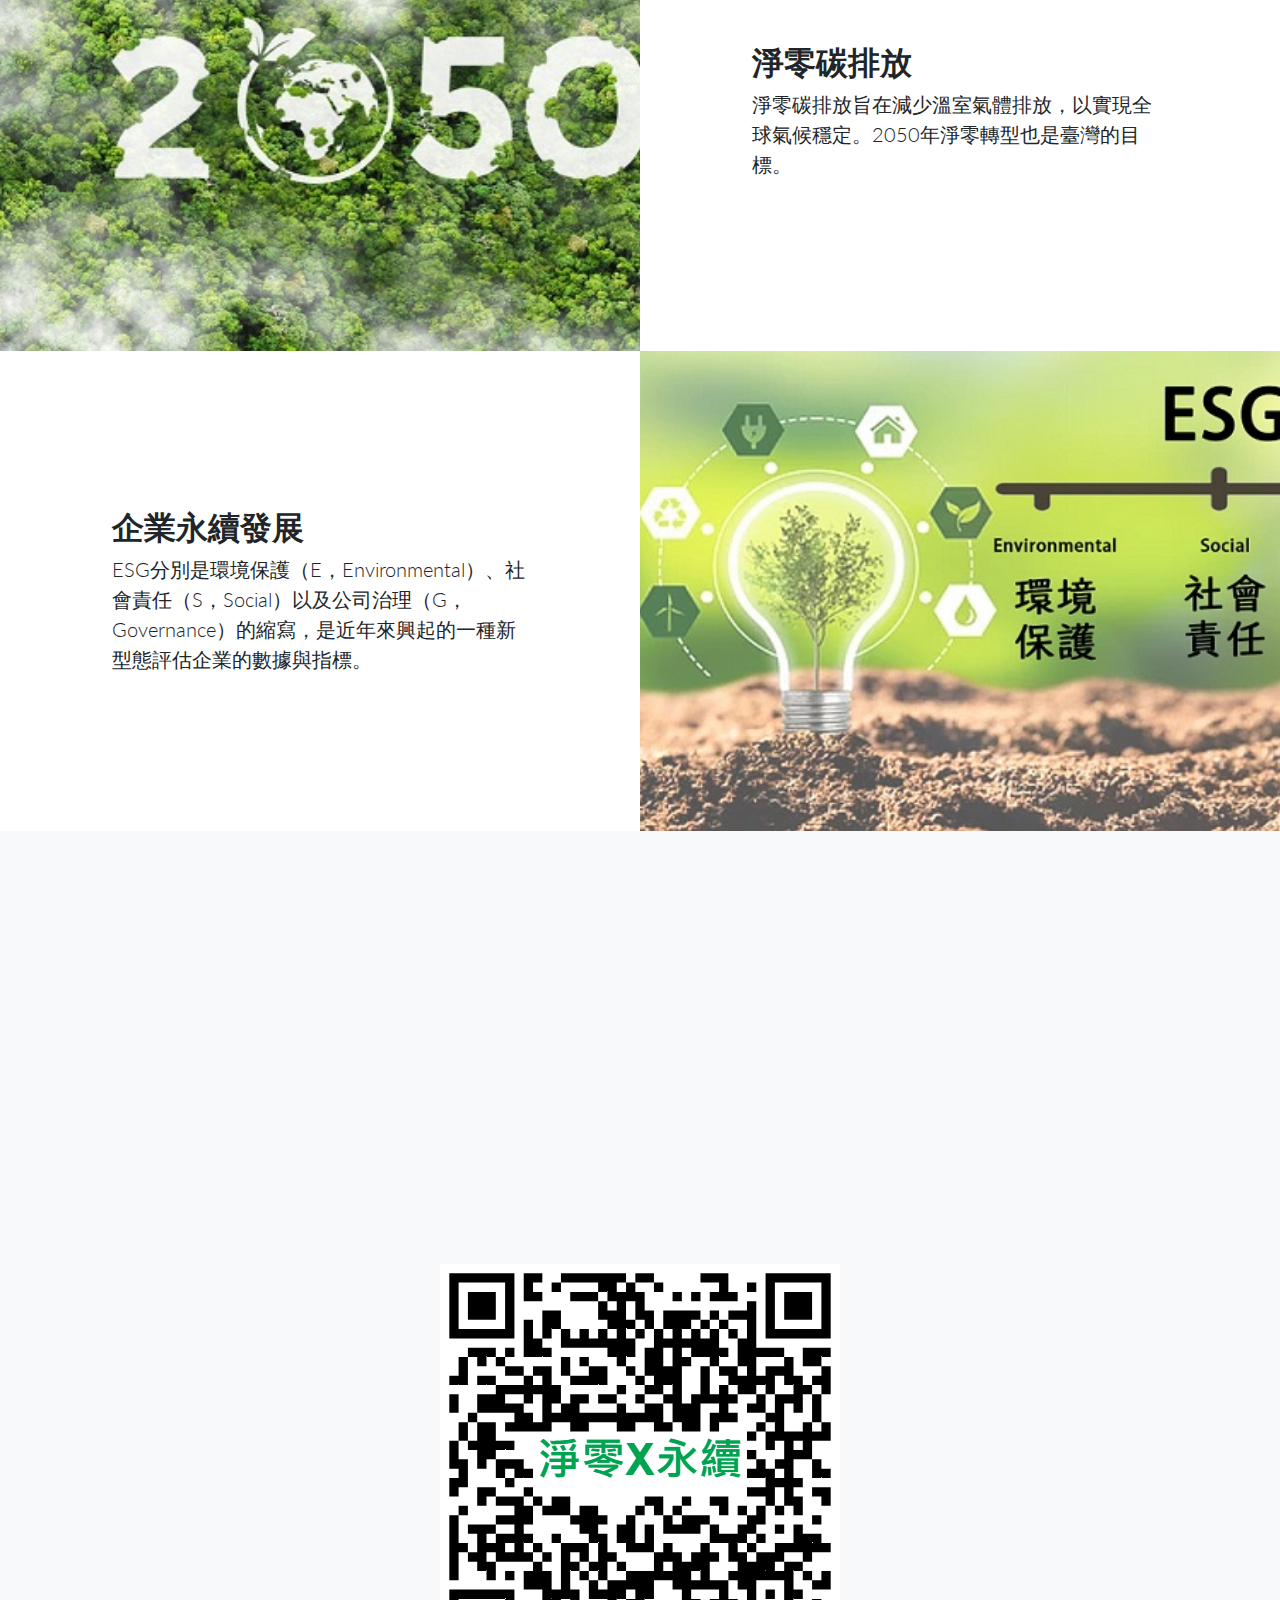
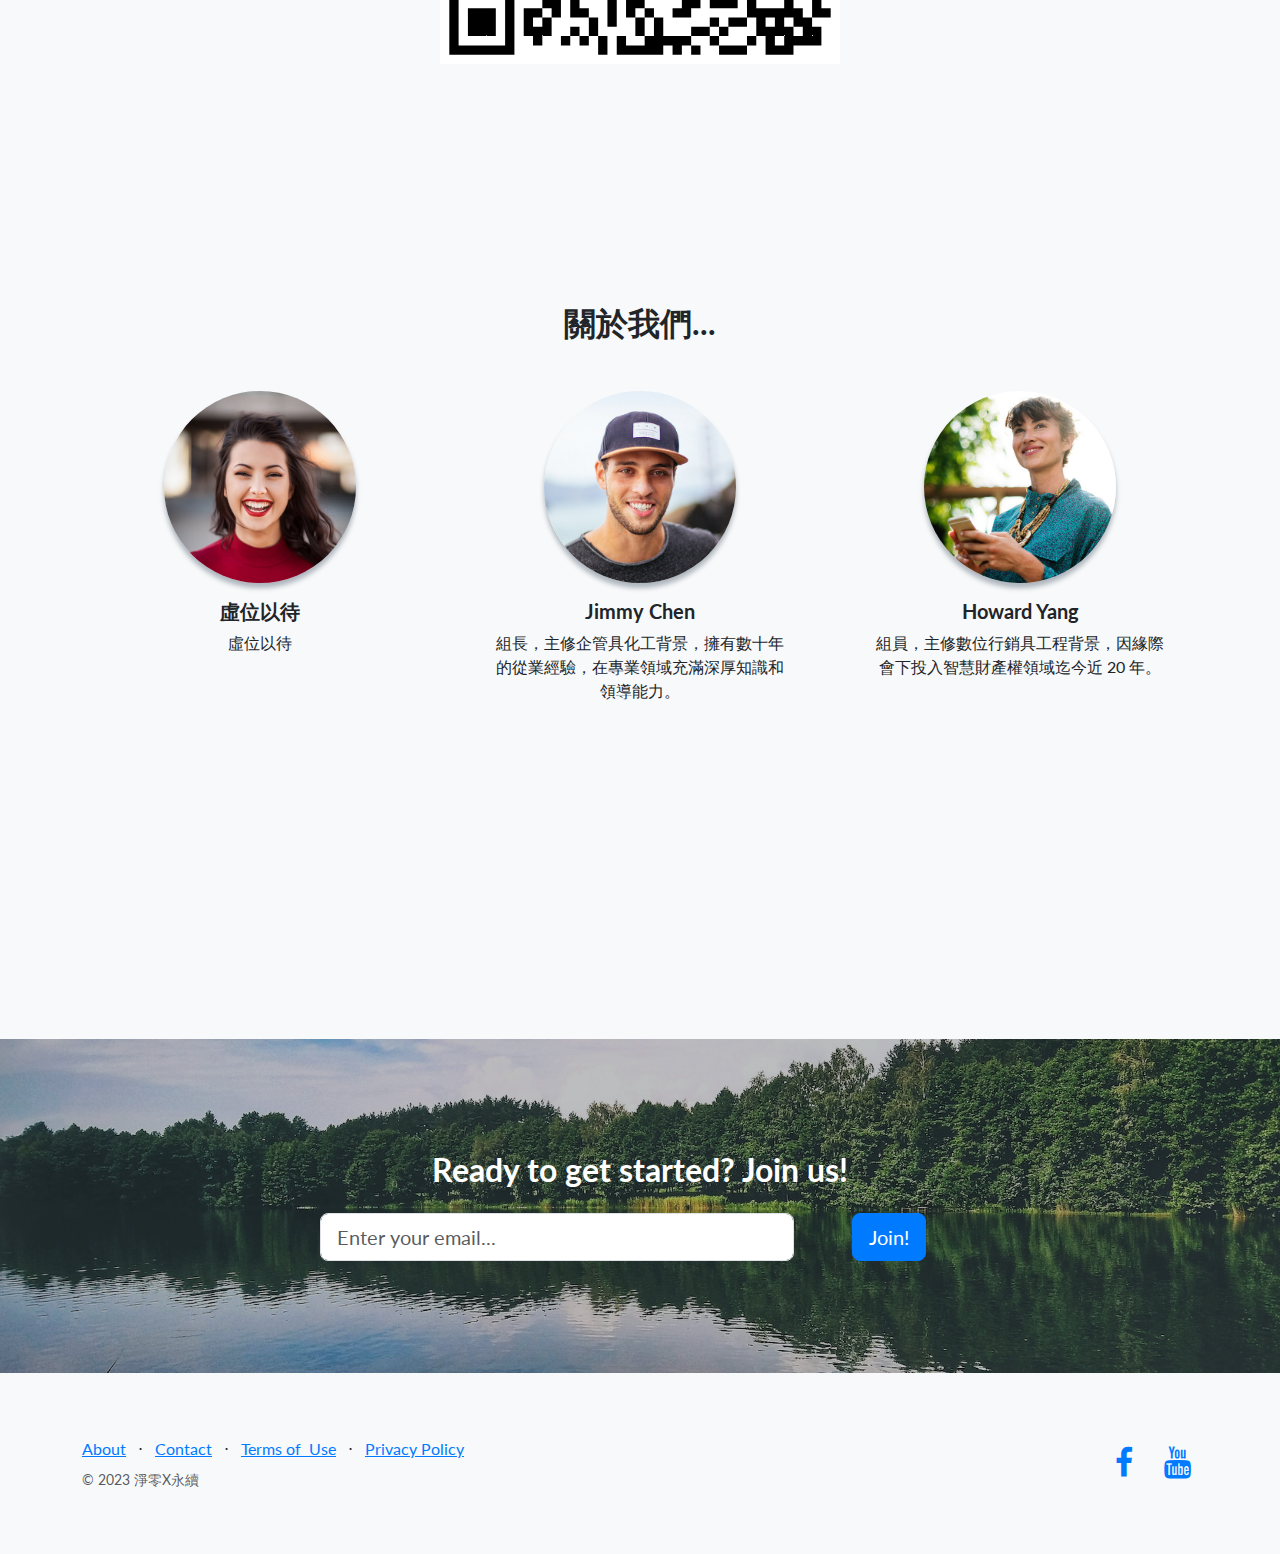
==== commit 168ae075: "Update index.html" ====
--- a/index.html
+++ b/index.html
@@ -27,8 +27,8 @@
             <div class="collapse navbar-collapse" id="navbarNav">
                 <ul class="navbar-nav ms-auto">
                     <li class="nav-item"><a class="nav-link active" href="https://www.0xae.com">首頁</a></li>
-                    <li class="nav-item"><a class="nav-link" href="01.html">永續建築和能源發展</a></li>
-                    <li class="nav-item"><a class="nav-link" href="02.html">企業永續發展</a></li>
+                    <li class="nav-item"><a class="nav-link" href="01.html">能源永續轉型</a></li>
+                    <li class="nav-item"><a class="nav-link" href="02.html">企業數位轉型</a></li>
                     <li class="nav-item"><a class="nav-link" href="form.html">趣味競賽</a></li>
                 </ul>
             </div>
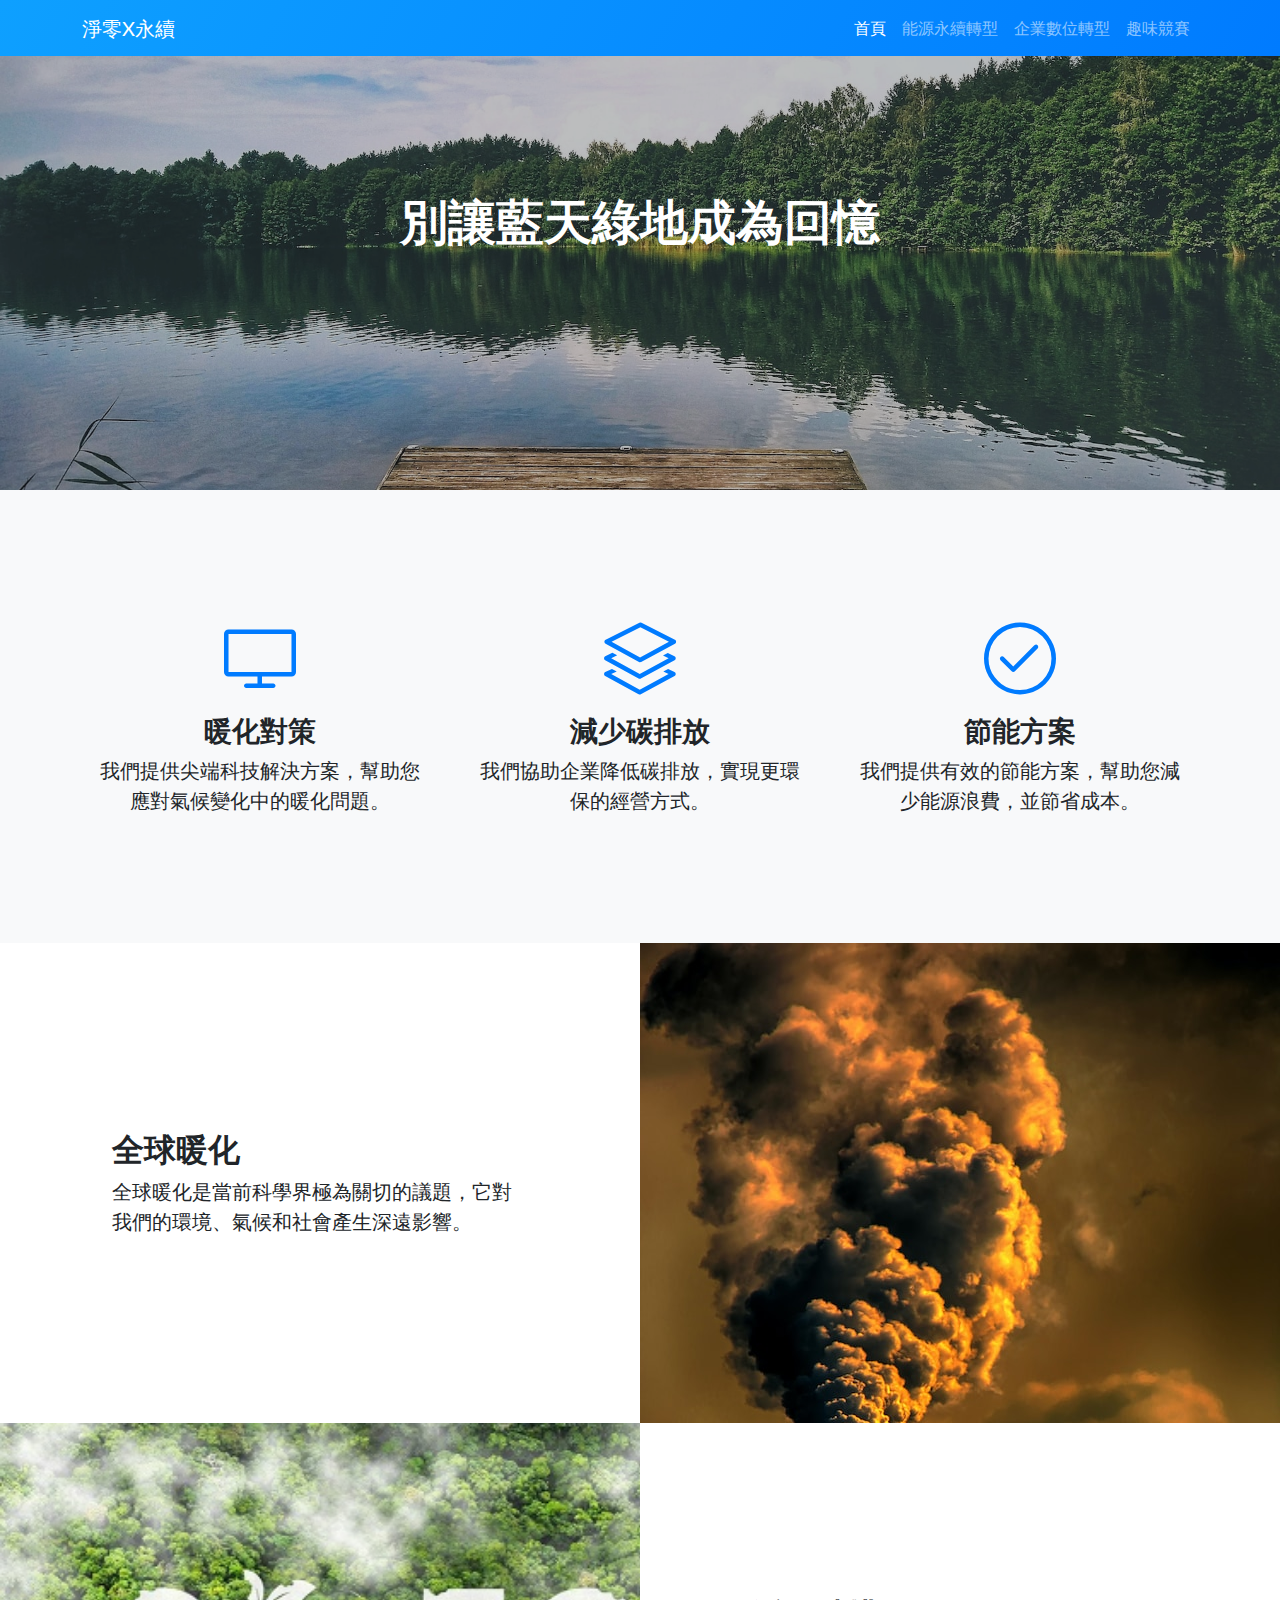
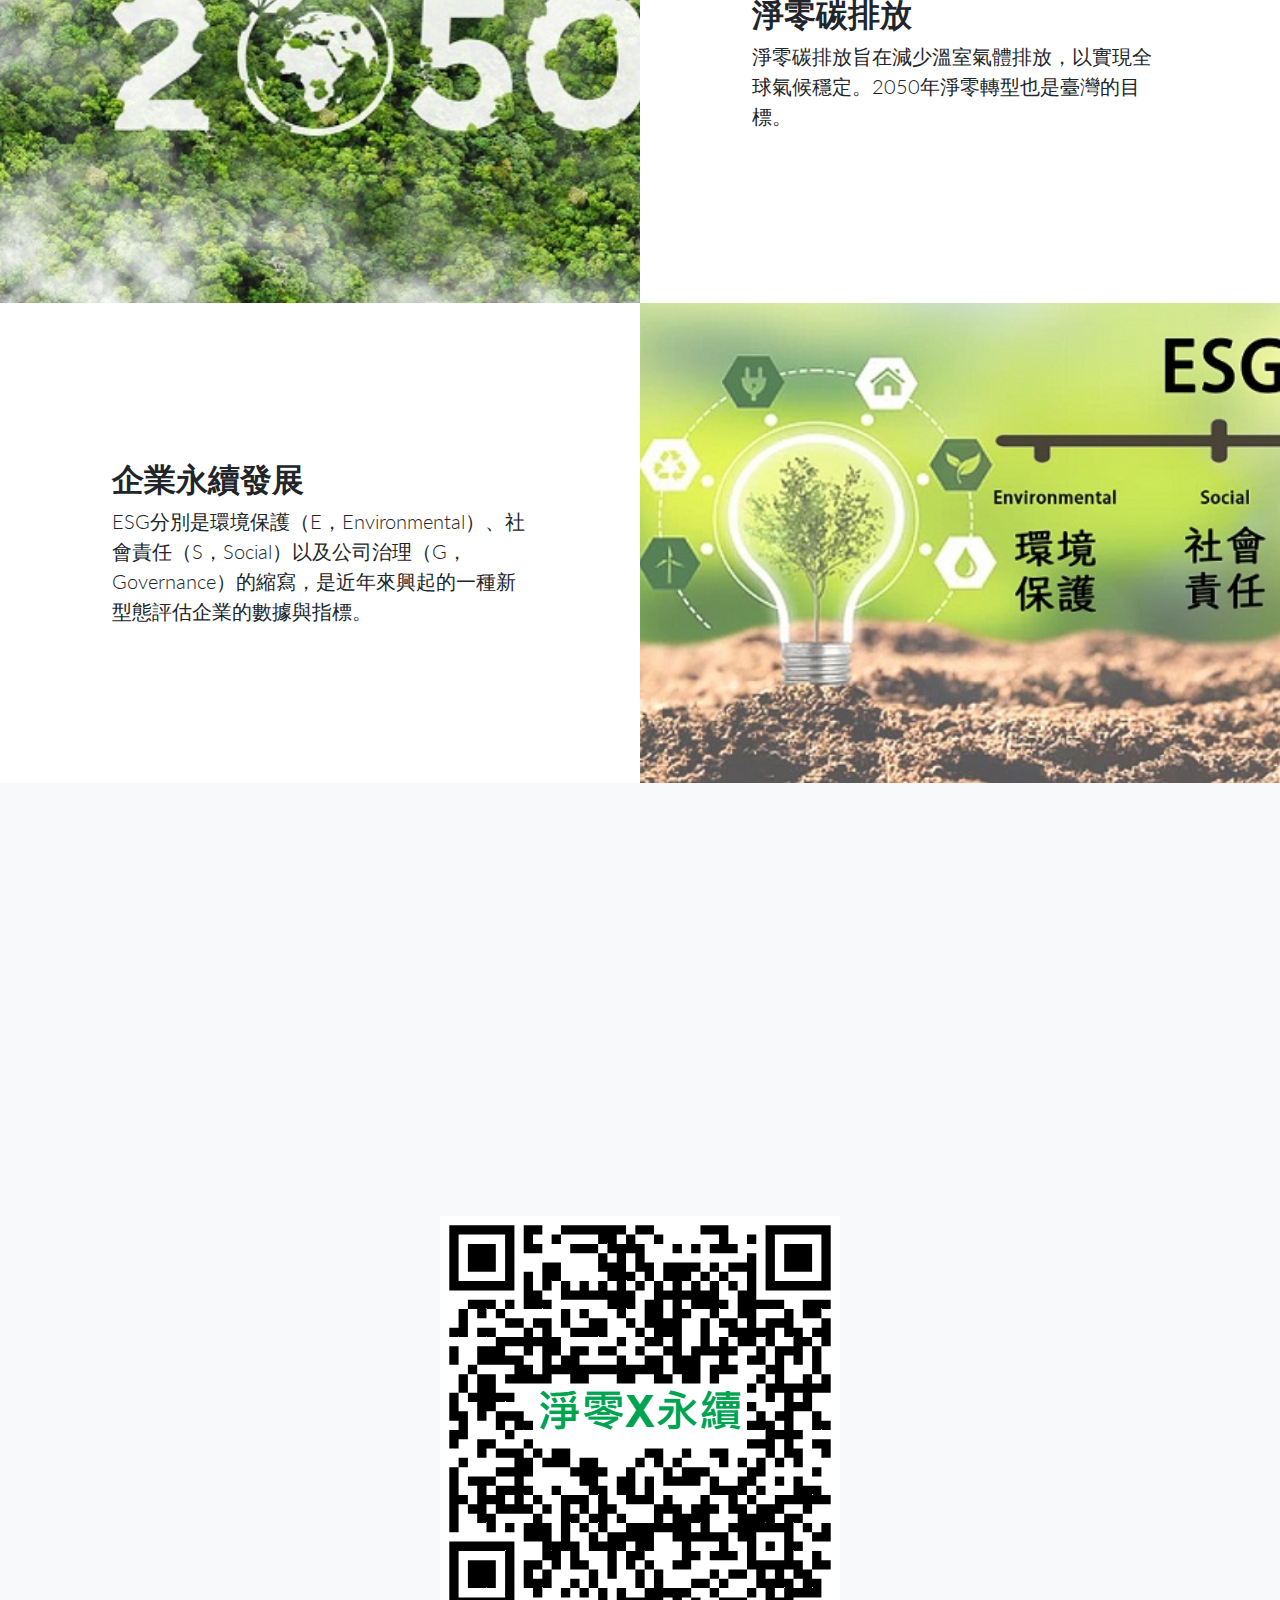
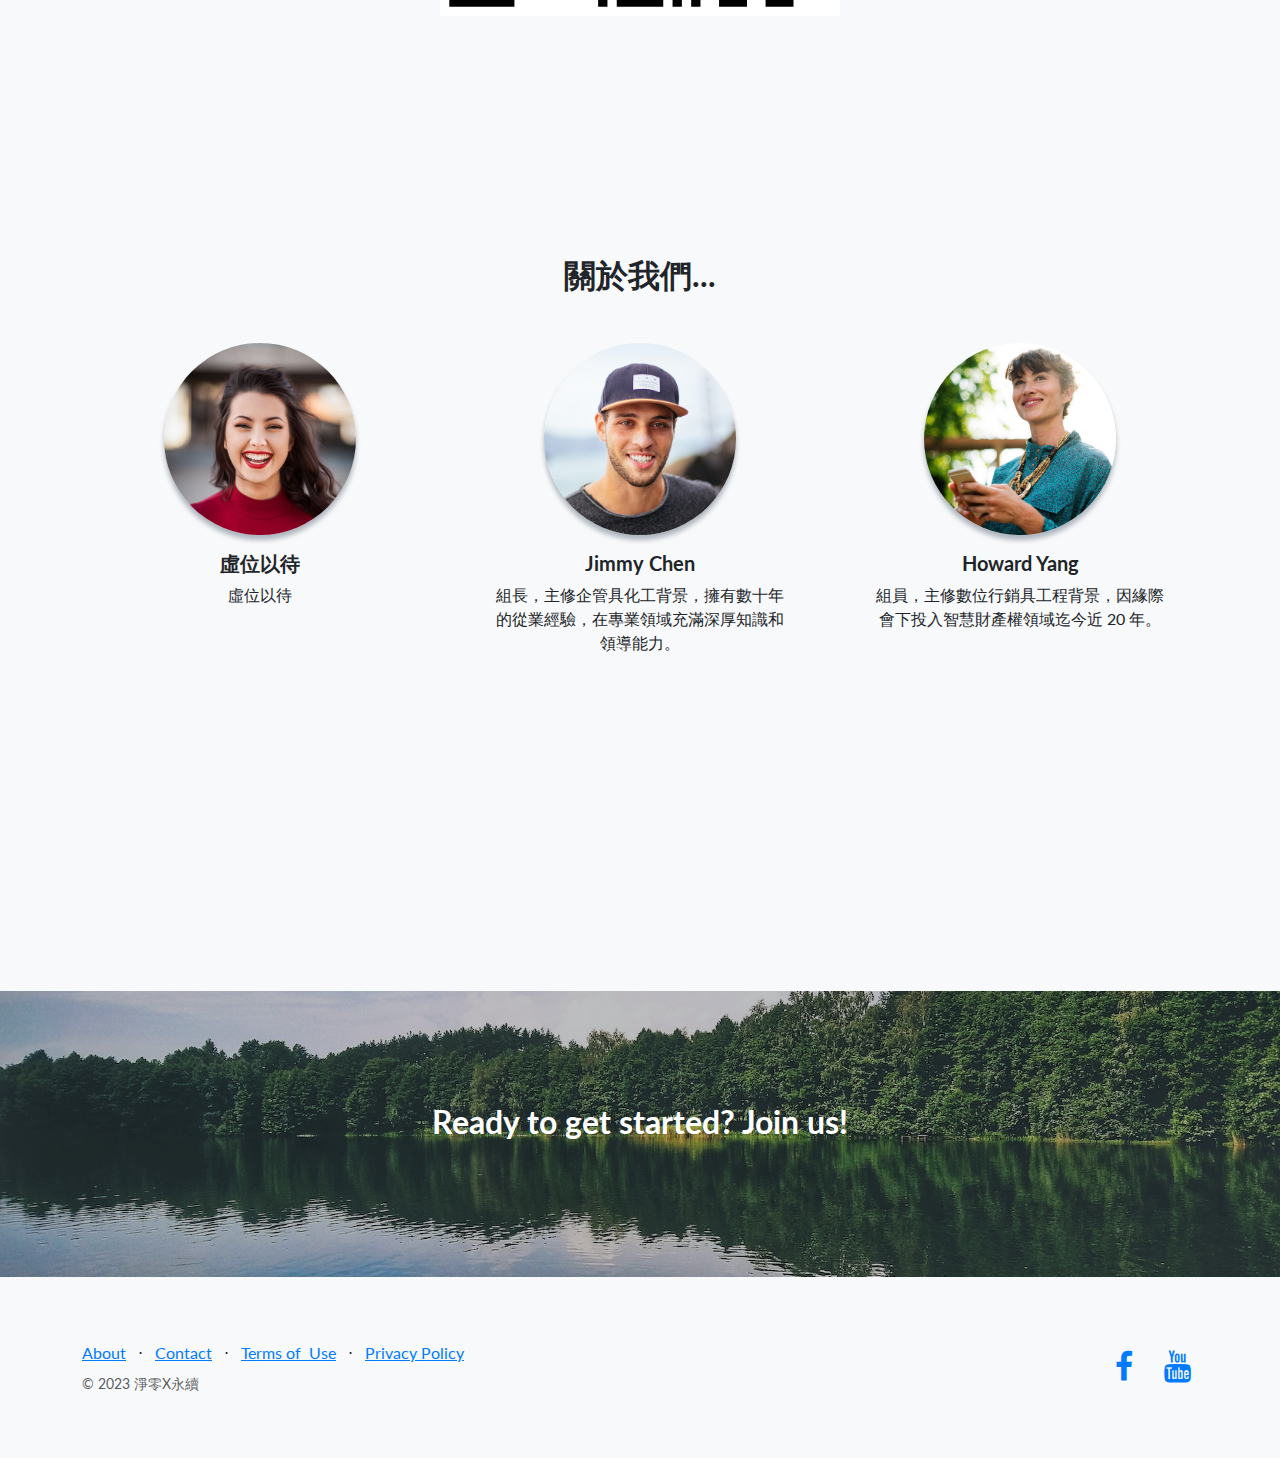
==== commit 74bc3d99: "Update index.html" ====
--- a/index.html
+++ b/index.html
@@ -40,14 +40,6 @@
             <div class="row">
                 <div class="col-xl-9 mx-auto position-relative">
                     <h1 class="mb-5">別讓藍天綠地成為回憶</h1>
-                </div>
-                <div class="col-md-10 col-lg-8 col-xl-7 mx-auto position-relative">
-                    <form>
-                        <div class="row">
-                            <div class="col-12 col-md-9 mb-2 mb-md-0"><input class="form-control form-control-lg" type="email" placeholder="Enter your email..."></div>
-                            <div class="col-12 col-md-3"><button class="btn btn-primary btn-lg" type="submit"><strong>立即加入!</strong></button></div>
-                        </div>
-                    </form>
                 </div>
             </div>
         </div>
@@ -169,14 +161,6 @@
                 <div class="col-xl-9 mx-auto position-relative">
                     <h2 class="mb-4">Ready to get started? Join us!</h2>
                 </div>
-                <div class="col-md-10 col-lg-8 col-xl-7 mx-auto position-relative">
-                    <form>
-                        <div class="row">
-                            <div class="col-12 col-md-9 mb-2 mb-md-0"><input class="form-control form-control-lg" type="email" placeholder="Enter your email..."></div>
-                            <div class="col-12 col-md-3"><button class="btn btn-primary btn-lg" type="submit">Join!</button></div>
-                        </div>
-                    </form>
-                </div>
             </div>
         </div>
     </section>
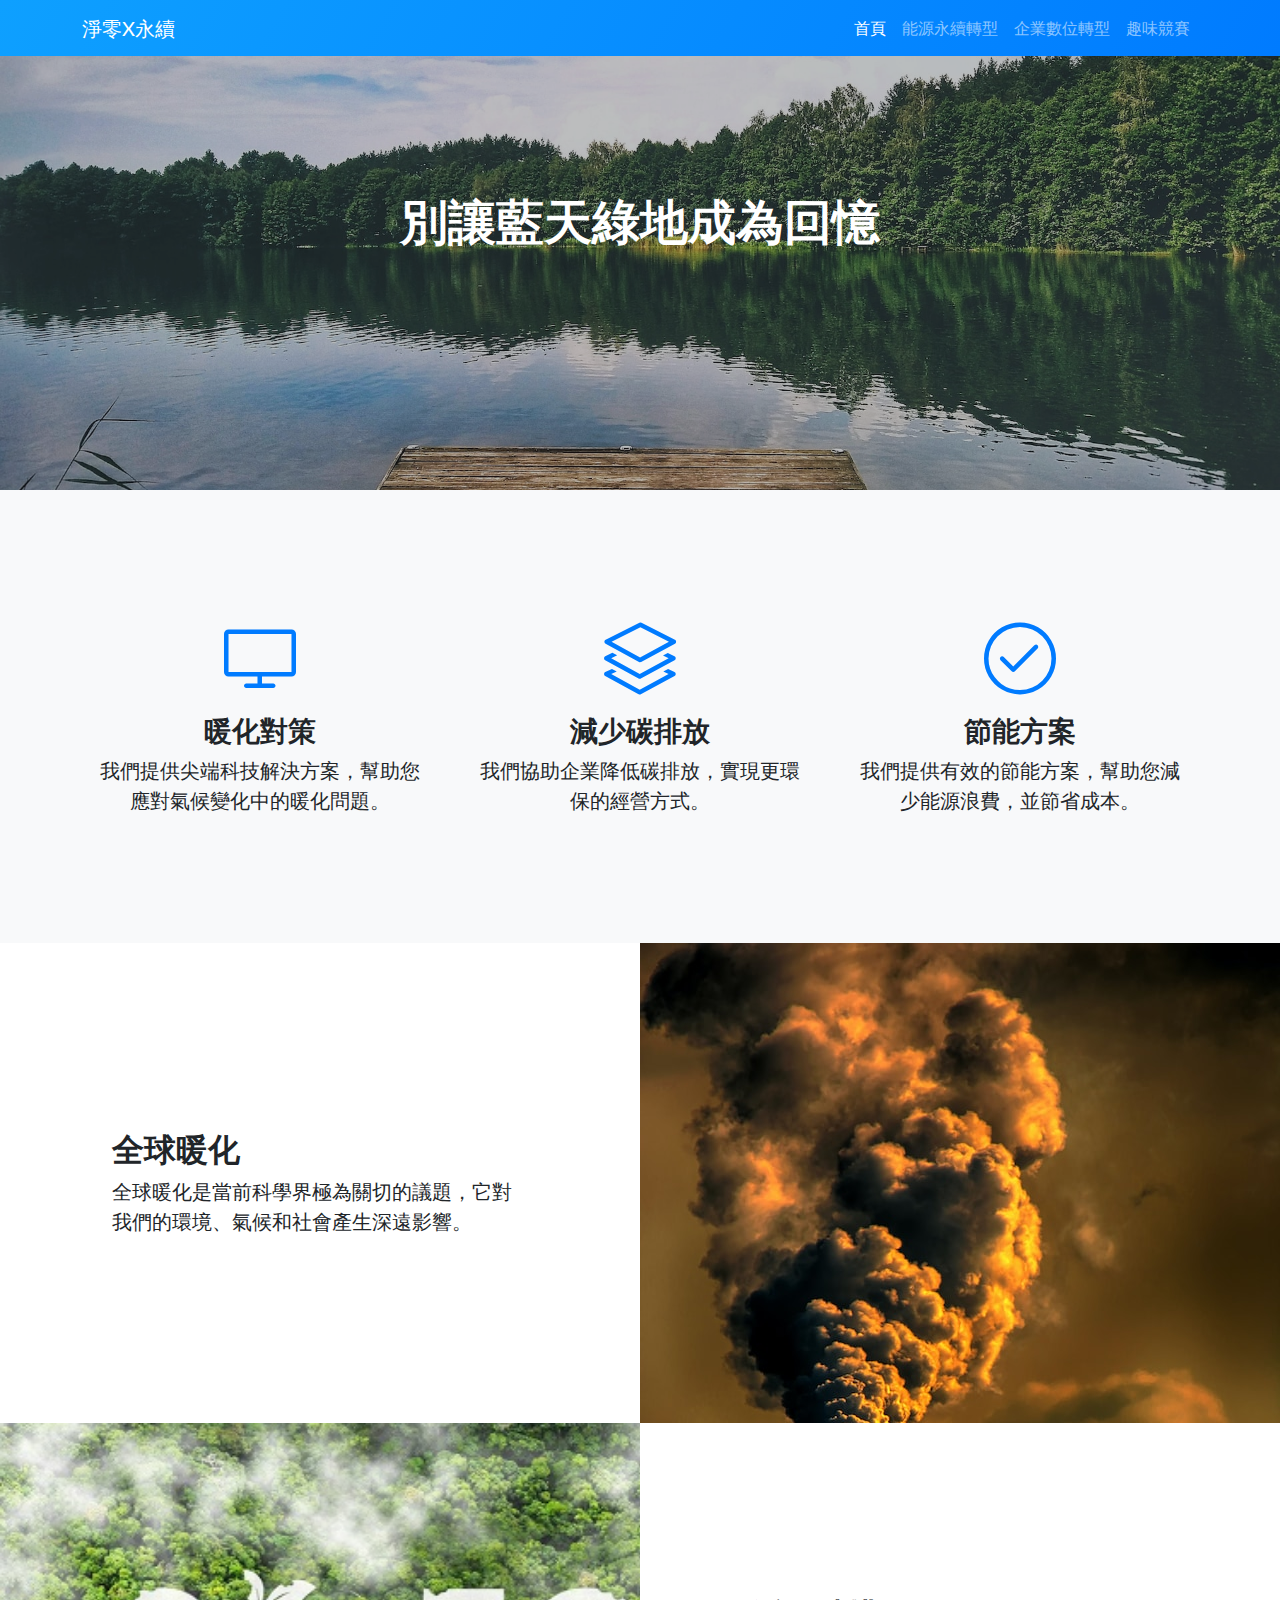
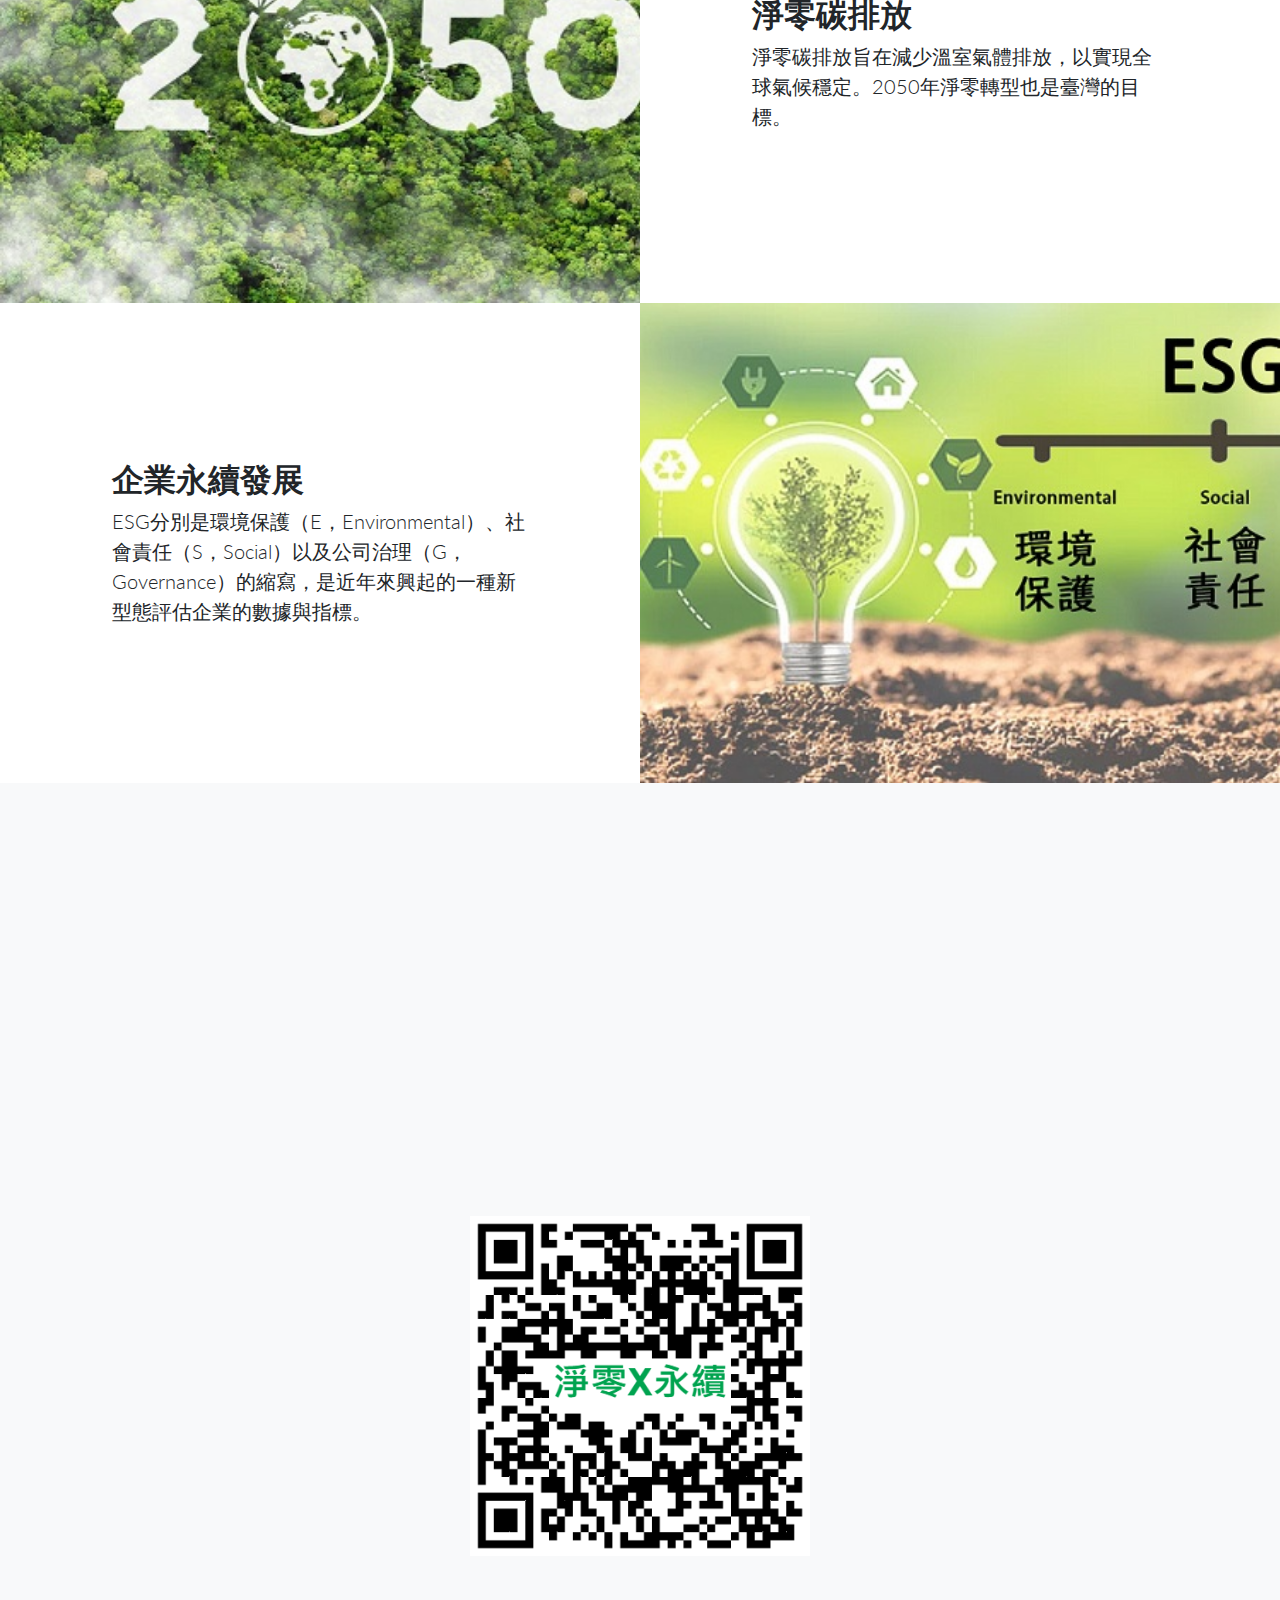
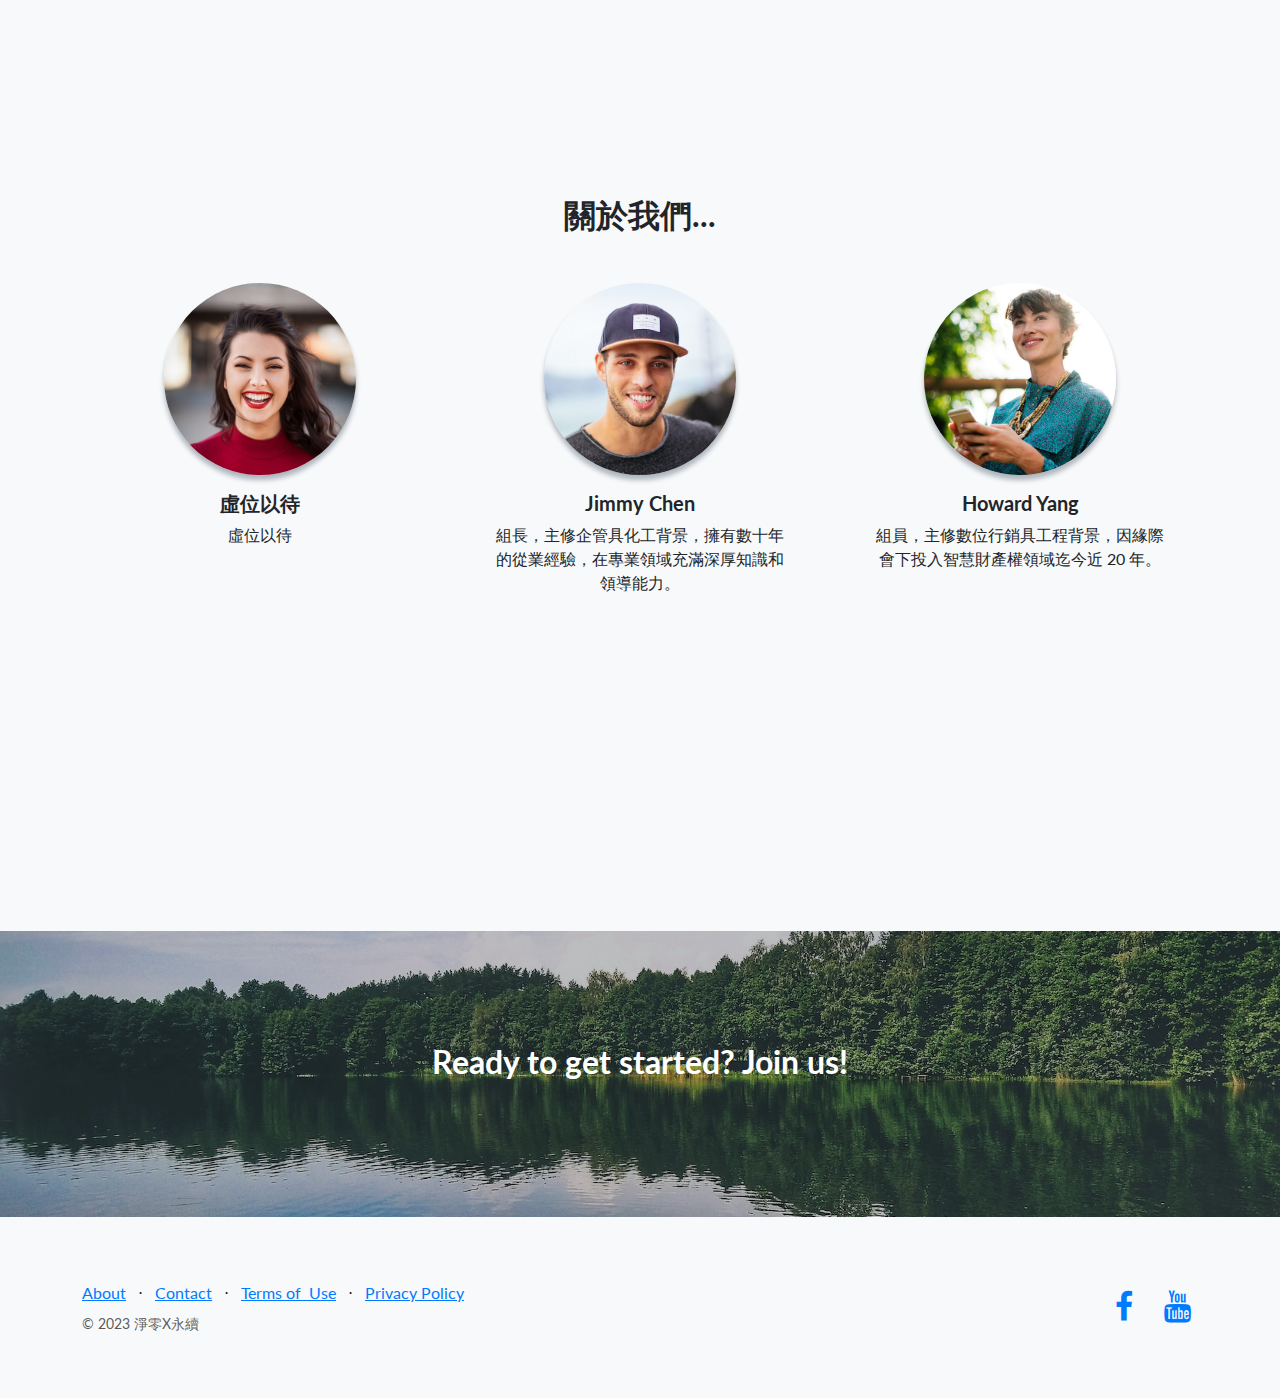
==== commit 0a5711cc: "Update index.html" ====
--- a/index.html
+++ b/index.html
@@ -99,8 +99,8 @@
 
     <section class="text-center bg-light testimonials">
         <div class="container">
-            <iframe width="560" height="315" src="https://www.youtube.com/embed/q2agDmRvw1Q?si=ltg8GUkAe43am4gl" title="YouTube video player" frameborder="0" allow="accelerometer; autoplay; clipboard-write; encrypted-media; gyroscope; picture-in-picture; web-share" allowfullscreen></iframe><br>
-            <img class="mb-3" src="assets/img/0xesgqr.png">
+            <iframe width="340" height="315" src="https://www.youtube.com/embed/q2agDmRvw1Q?si=ltg8GUkAe43am4gl" title="YouTube video player" frameborder="0" allow="accelerometer; autoplay; clipboard-write; encrypted-media; gyroscope; picture-in-picture; web-share" allowfullscreen></iframe><br>
+            <img class="mb-3" src="assets/img/0xesgqr.png" width="340" height="340">
         </div>
     </section>
     
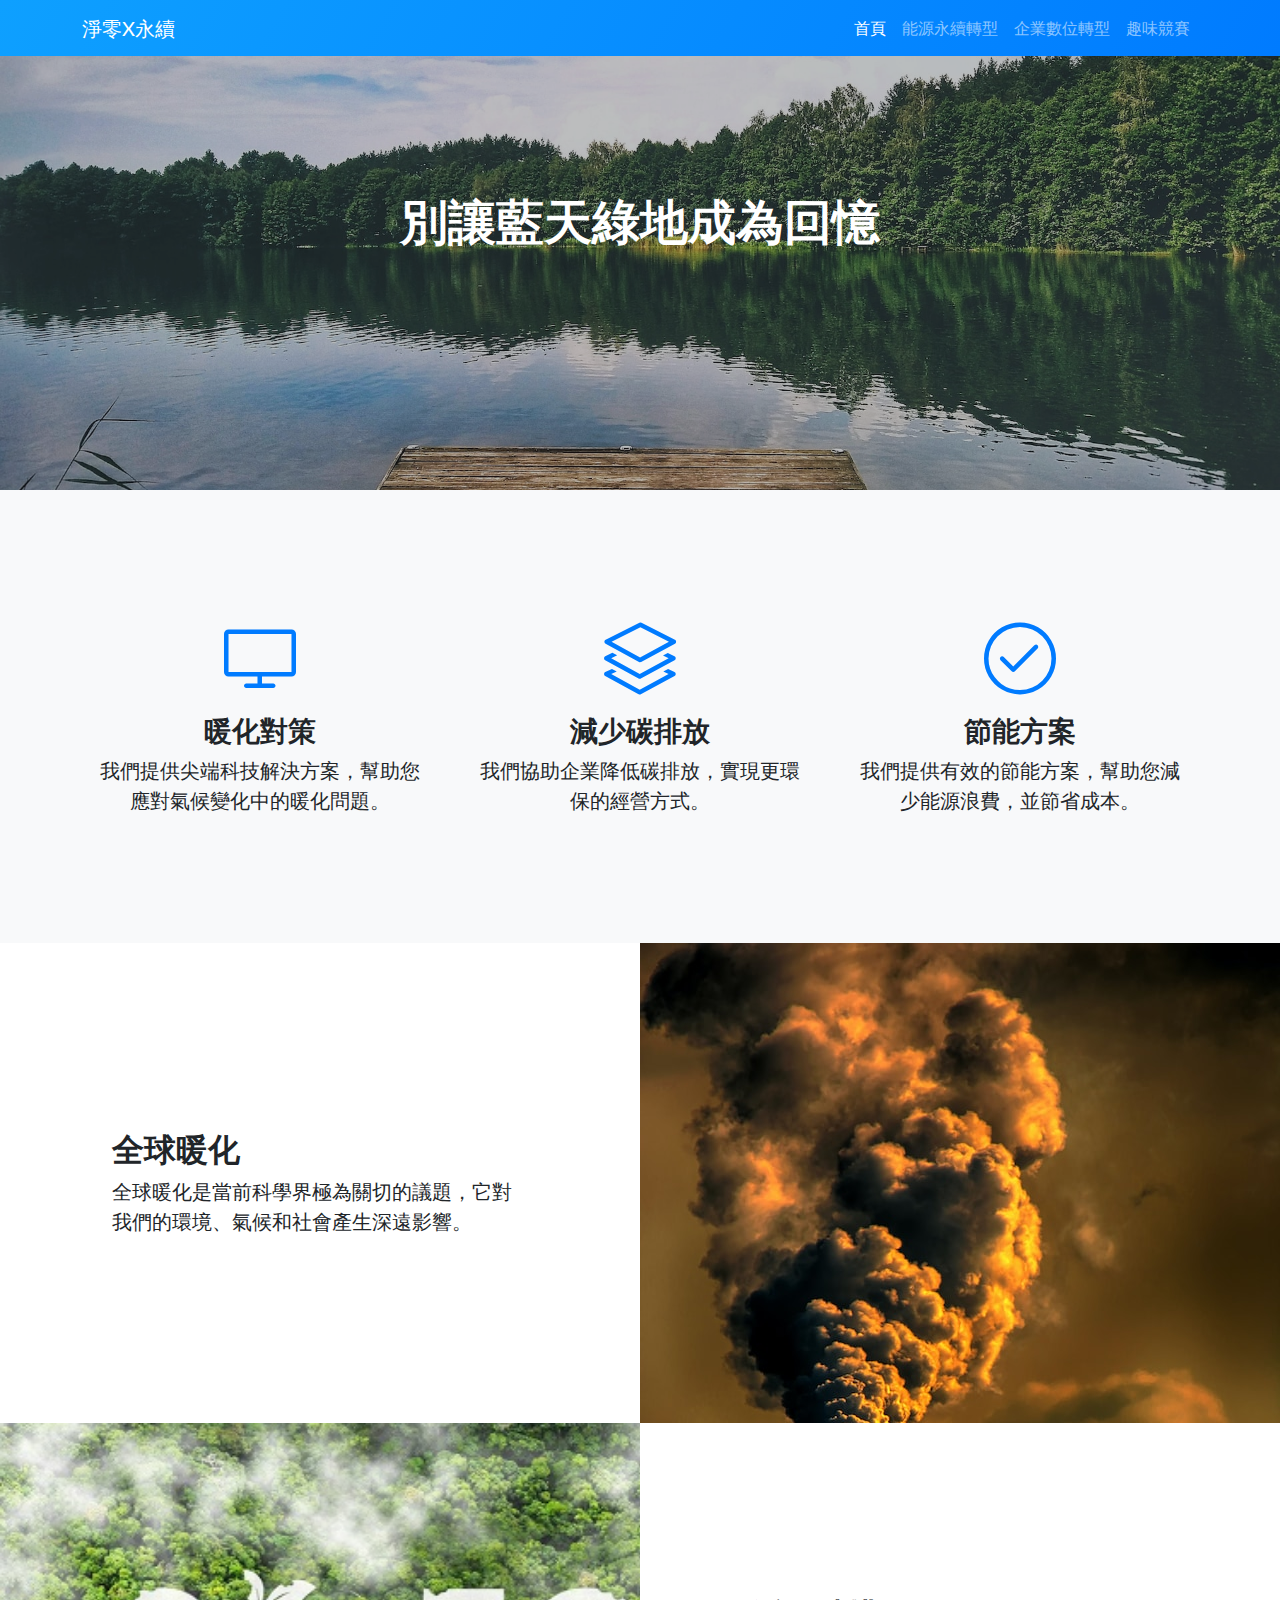
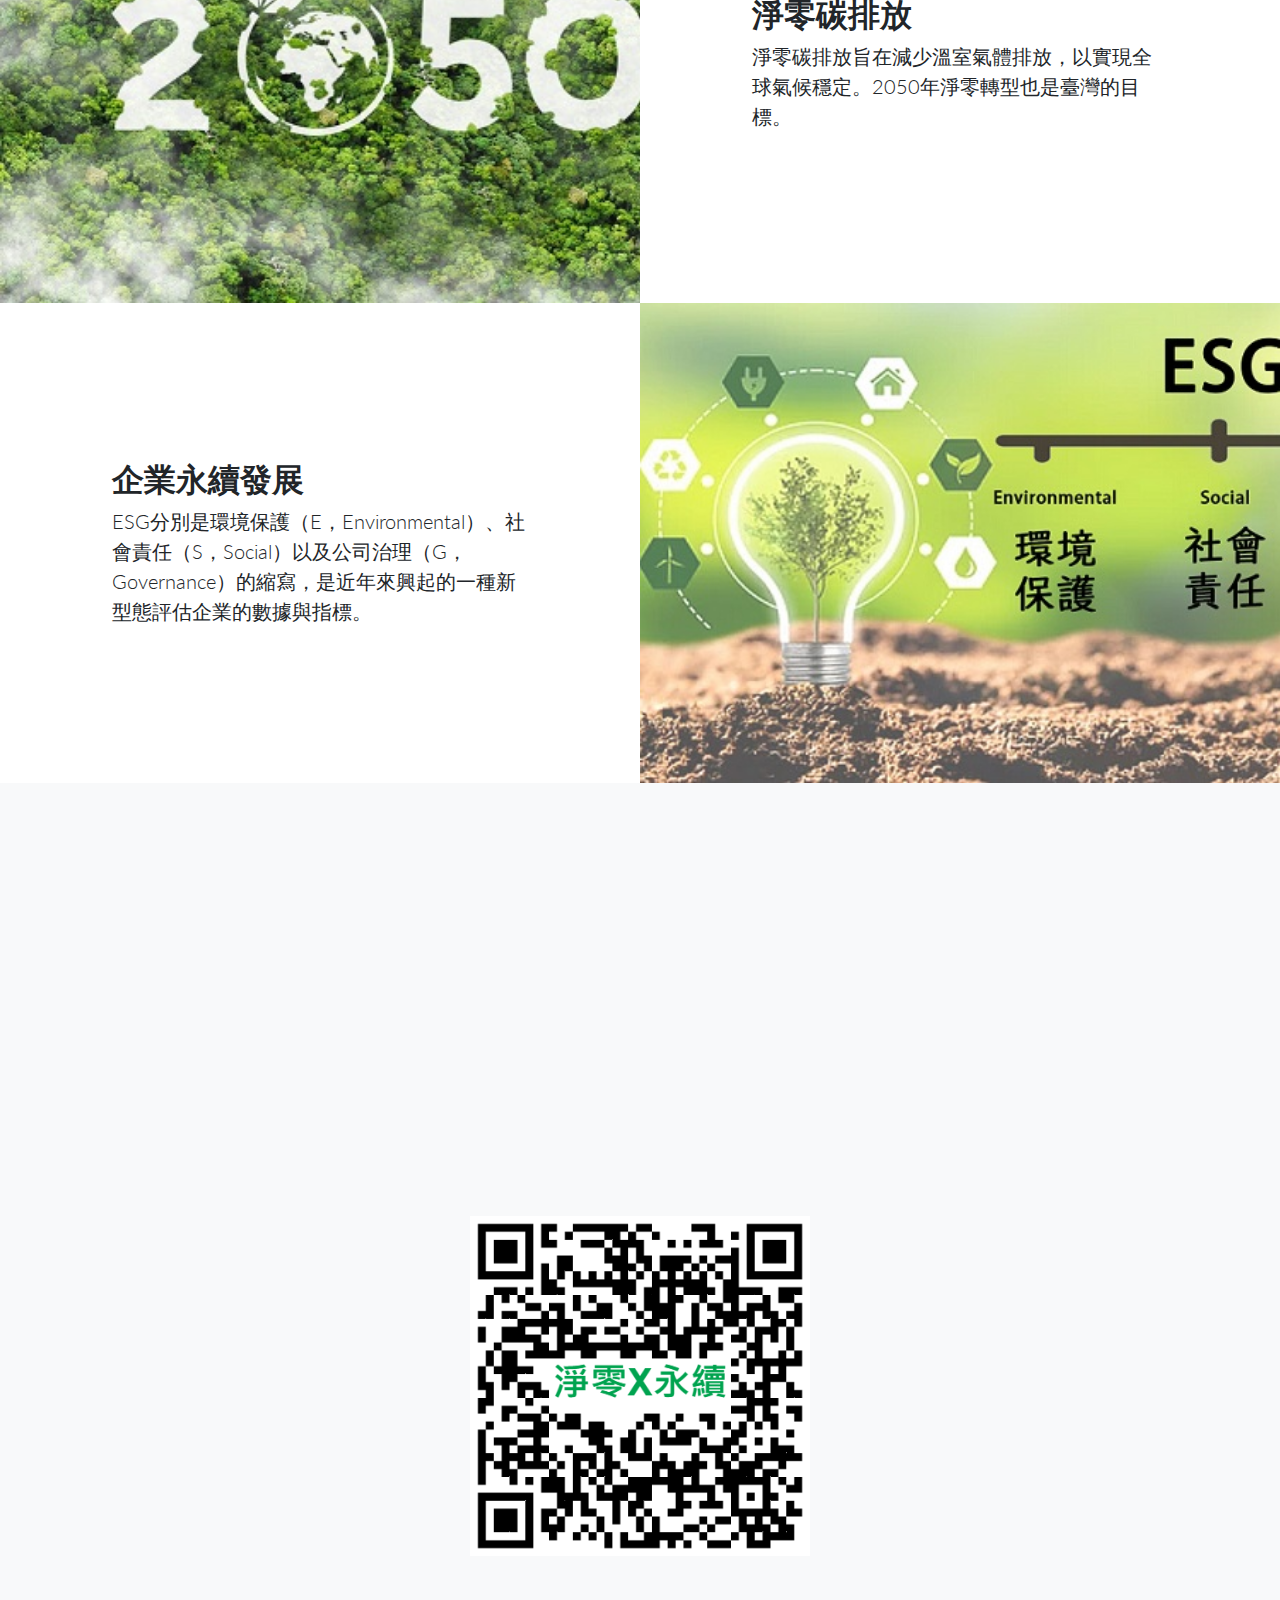
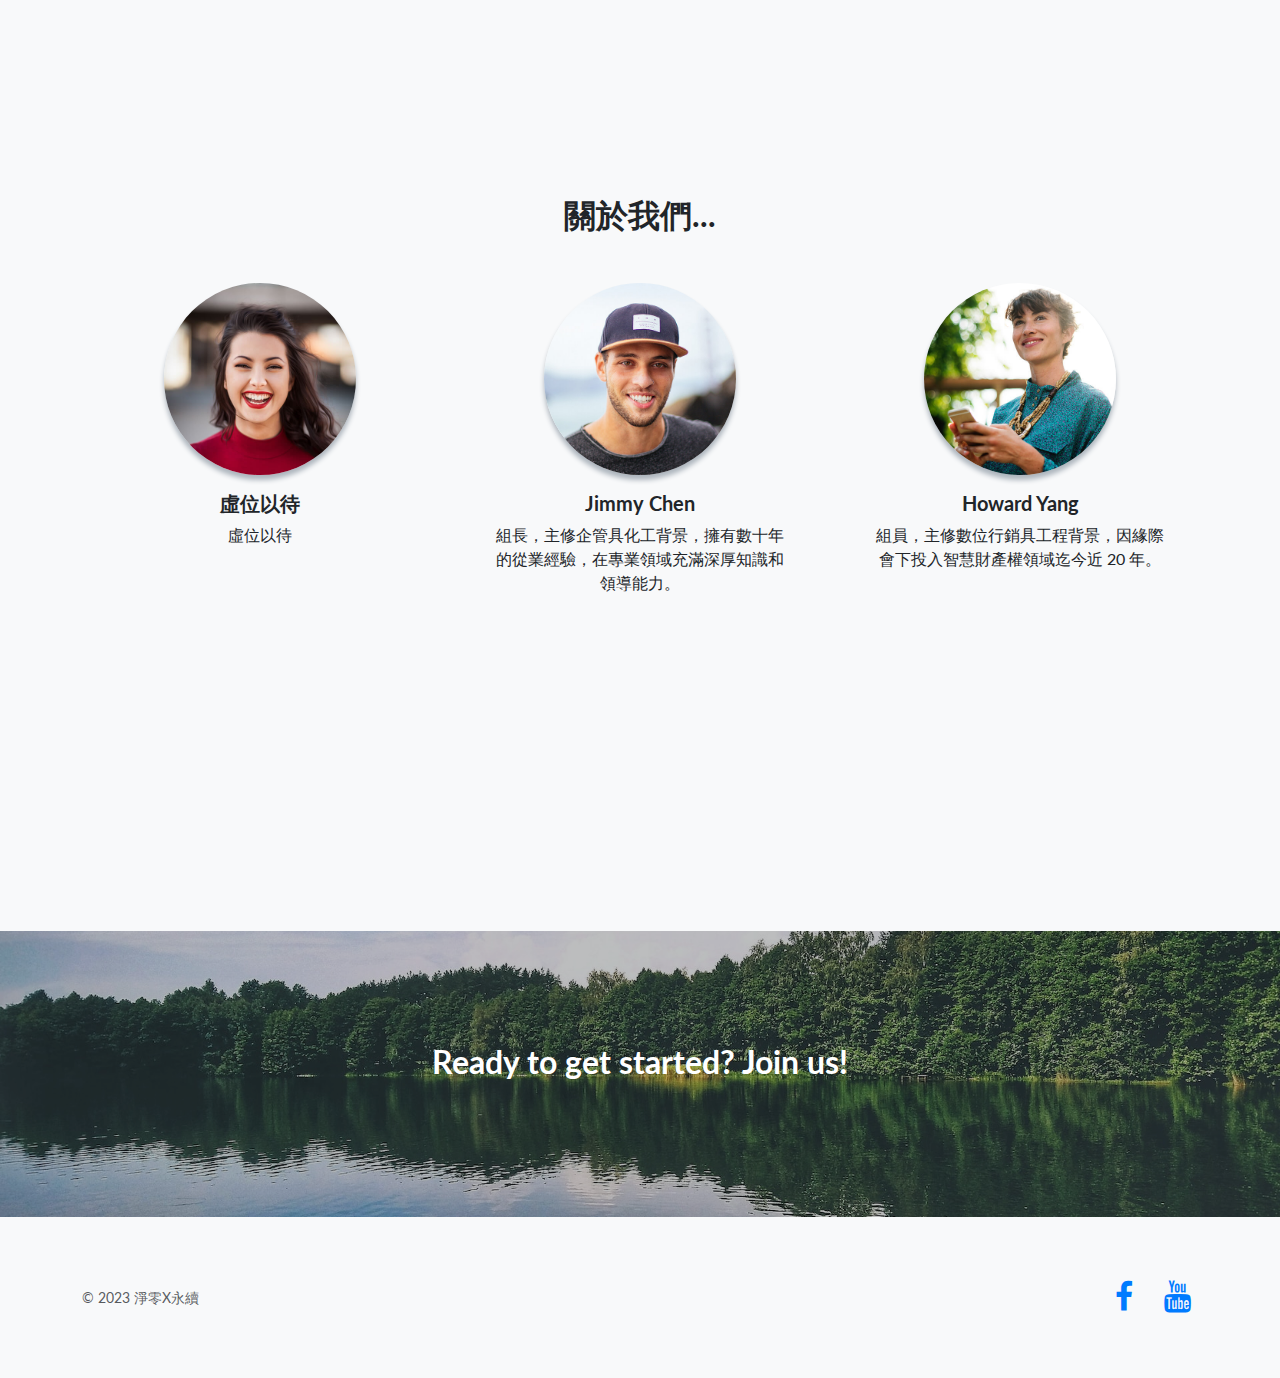
==== commit 477b3766: "Update index.html" ====
--- a/index.html
+++ b/index.html
@@ -168,15 +168,6 @@
         <div class="container">
             <div class="row">
                 <div class="col-lg-6 text-center text-lg-start my-auto h-100">
-                    <ul class="list-inline mb-2">
-                        <li class="list-inline-item"><a href="#">About</a></li>
-                        <li class="list-inline-item"><span>⋅</span></li>
-                        <li class="list-inline-item"><a href="#">Contact</a></li>
-                        <li class="list-inline-item"><span>⋅</span></li>
-                        <li class="list-inline-item"><a href="#">Terms of &nbsp;Use</a></li>
-                        <li class="list-inline-item"><span>⋅</span></li>
-                        <li class="list-inline-item"><a href="#">Privacy Policy</a></li>
-                    </ul>
                     <p class="text-muted small mb-4 mb-lg-0">© 2023 淨零X永續</p>
                 </div>
                 <div class="col-lg-6 text-center text-lg-end my-auto h-100">
